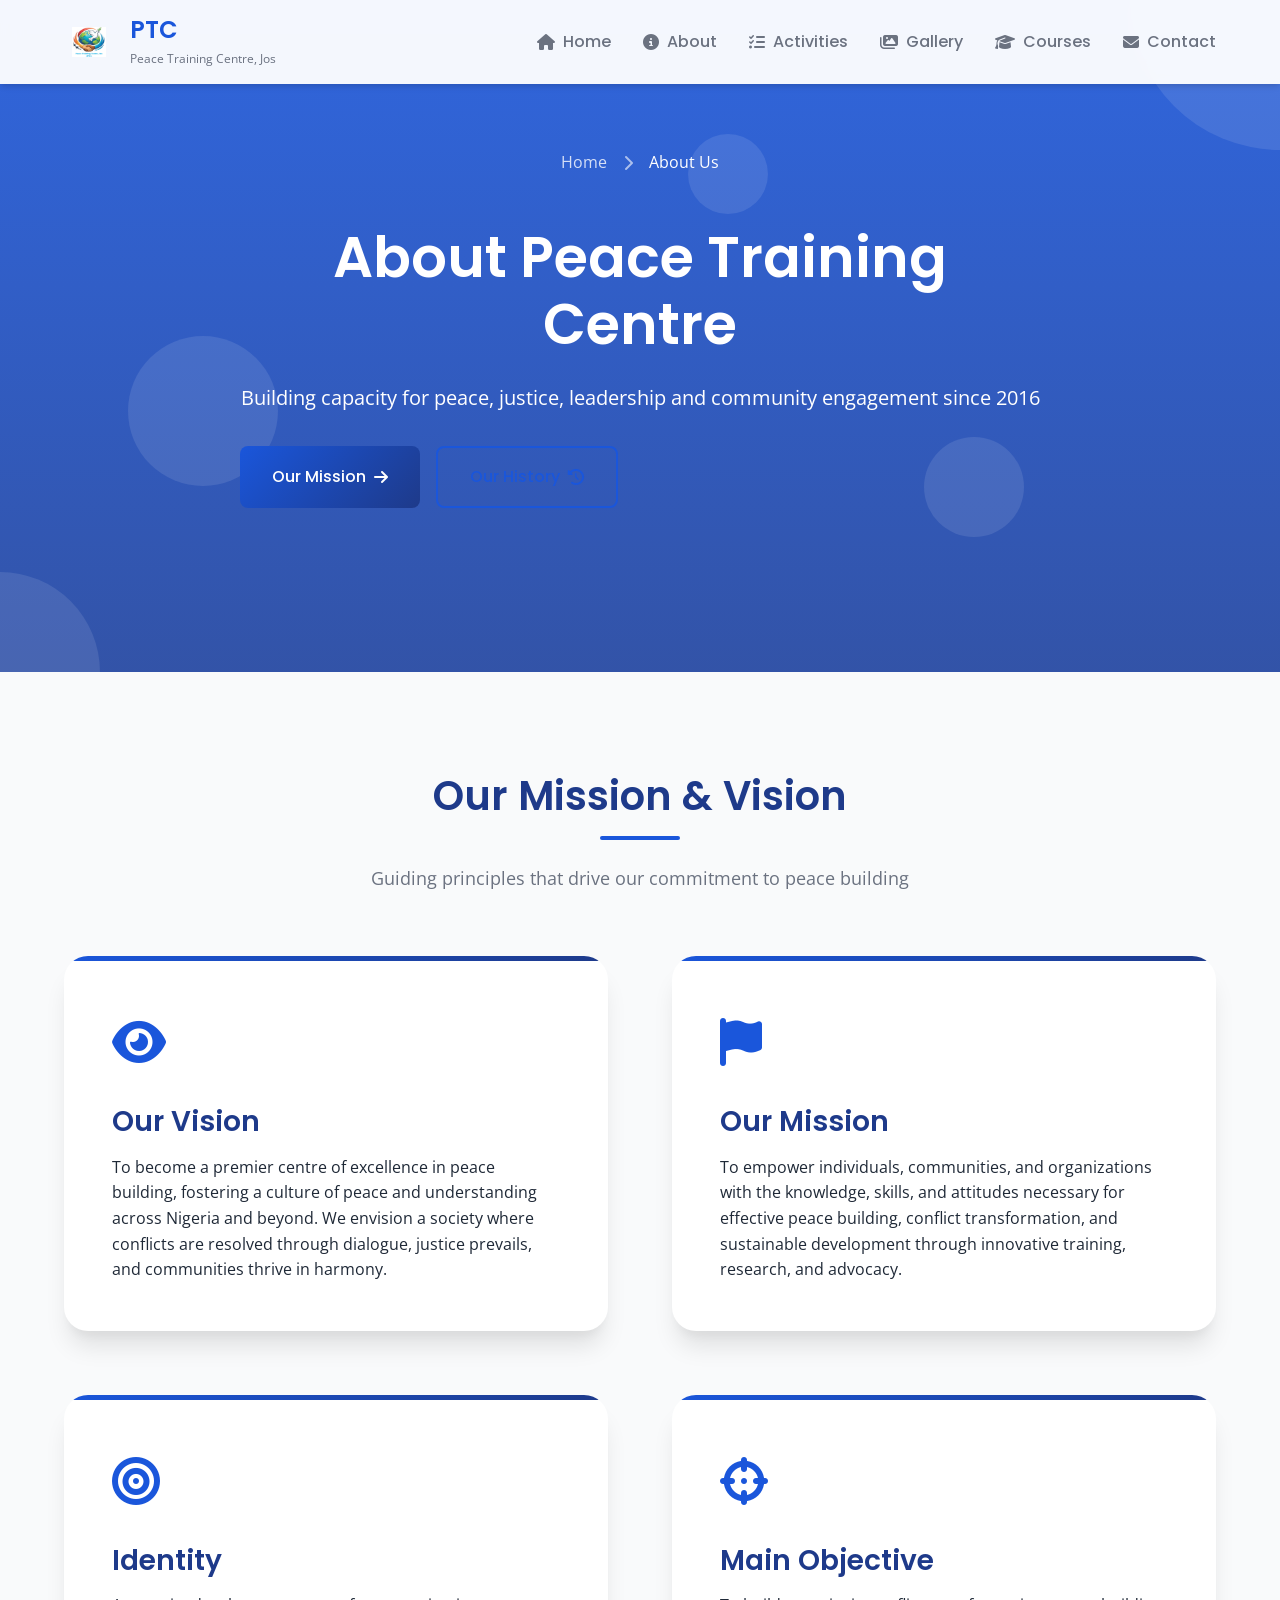
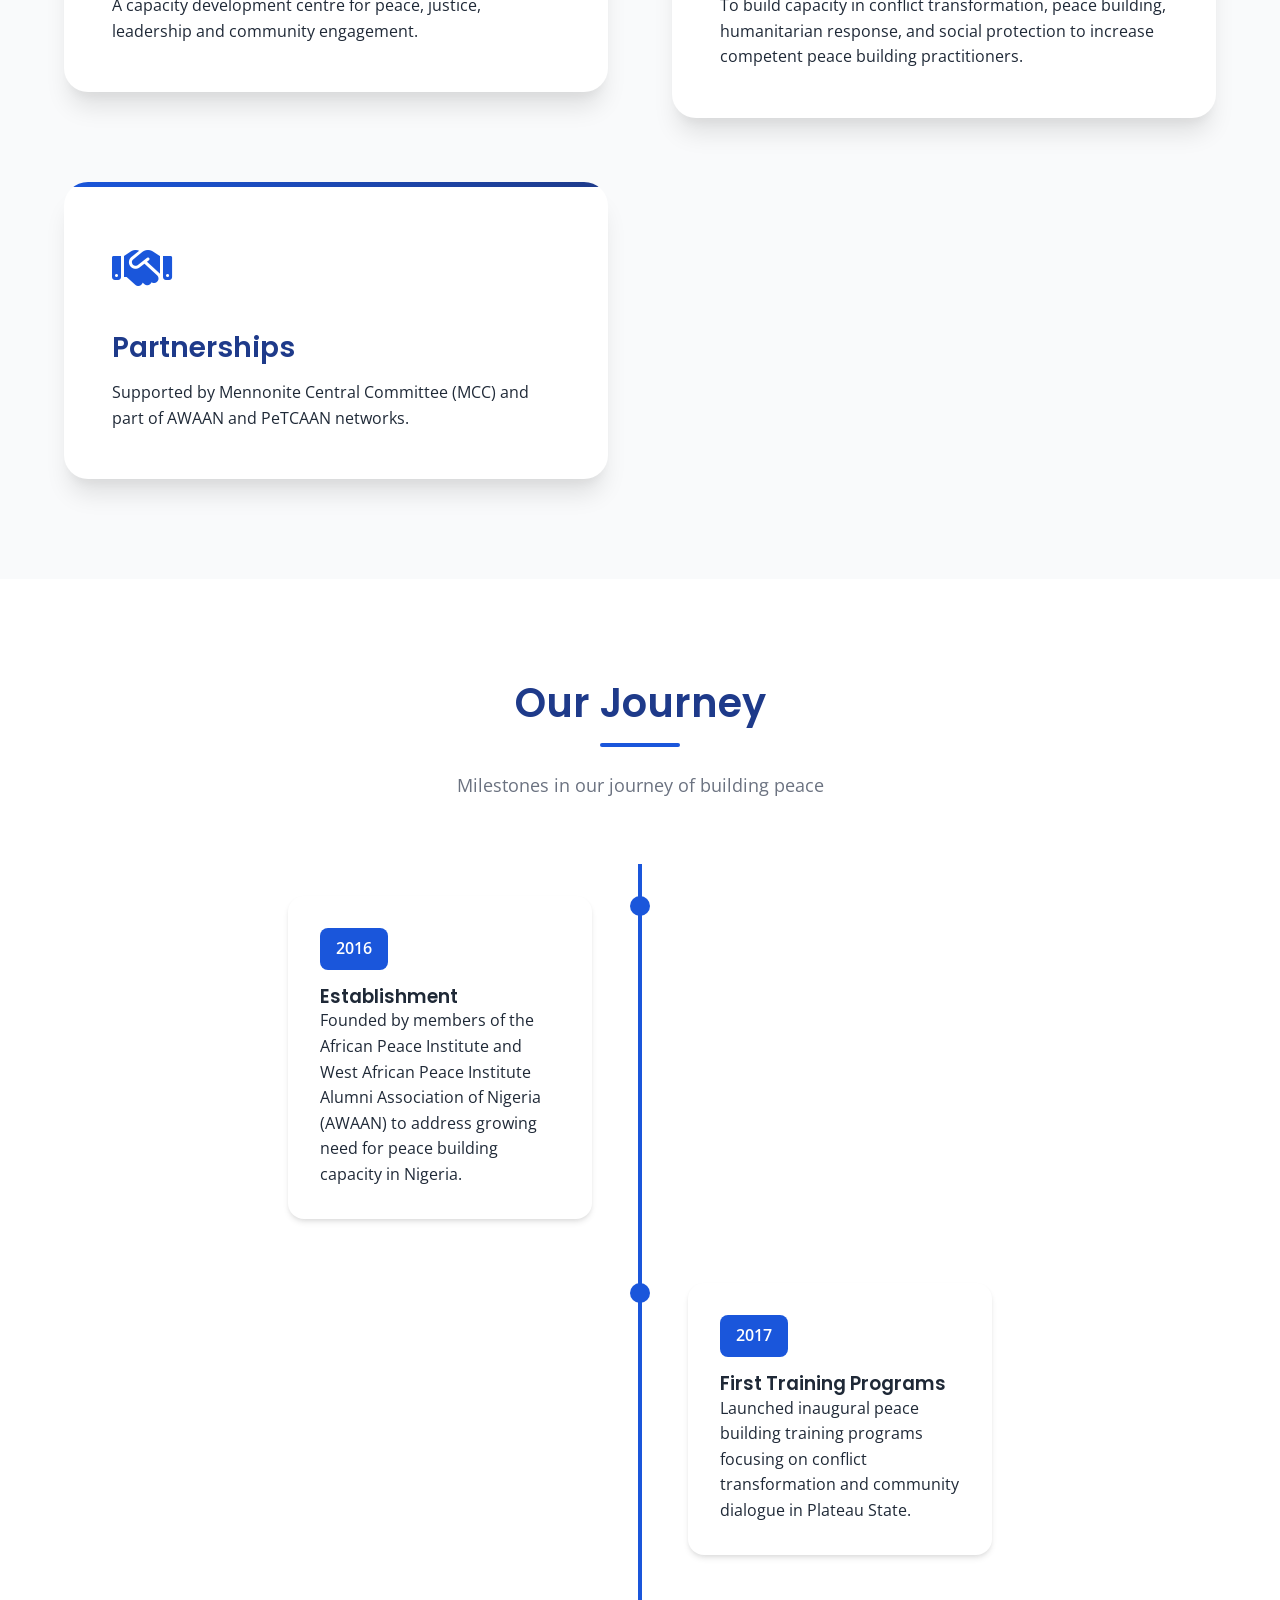
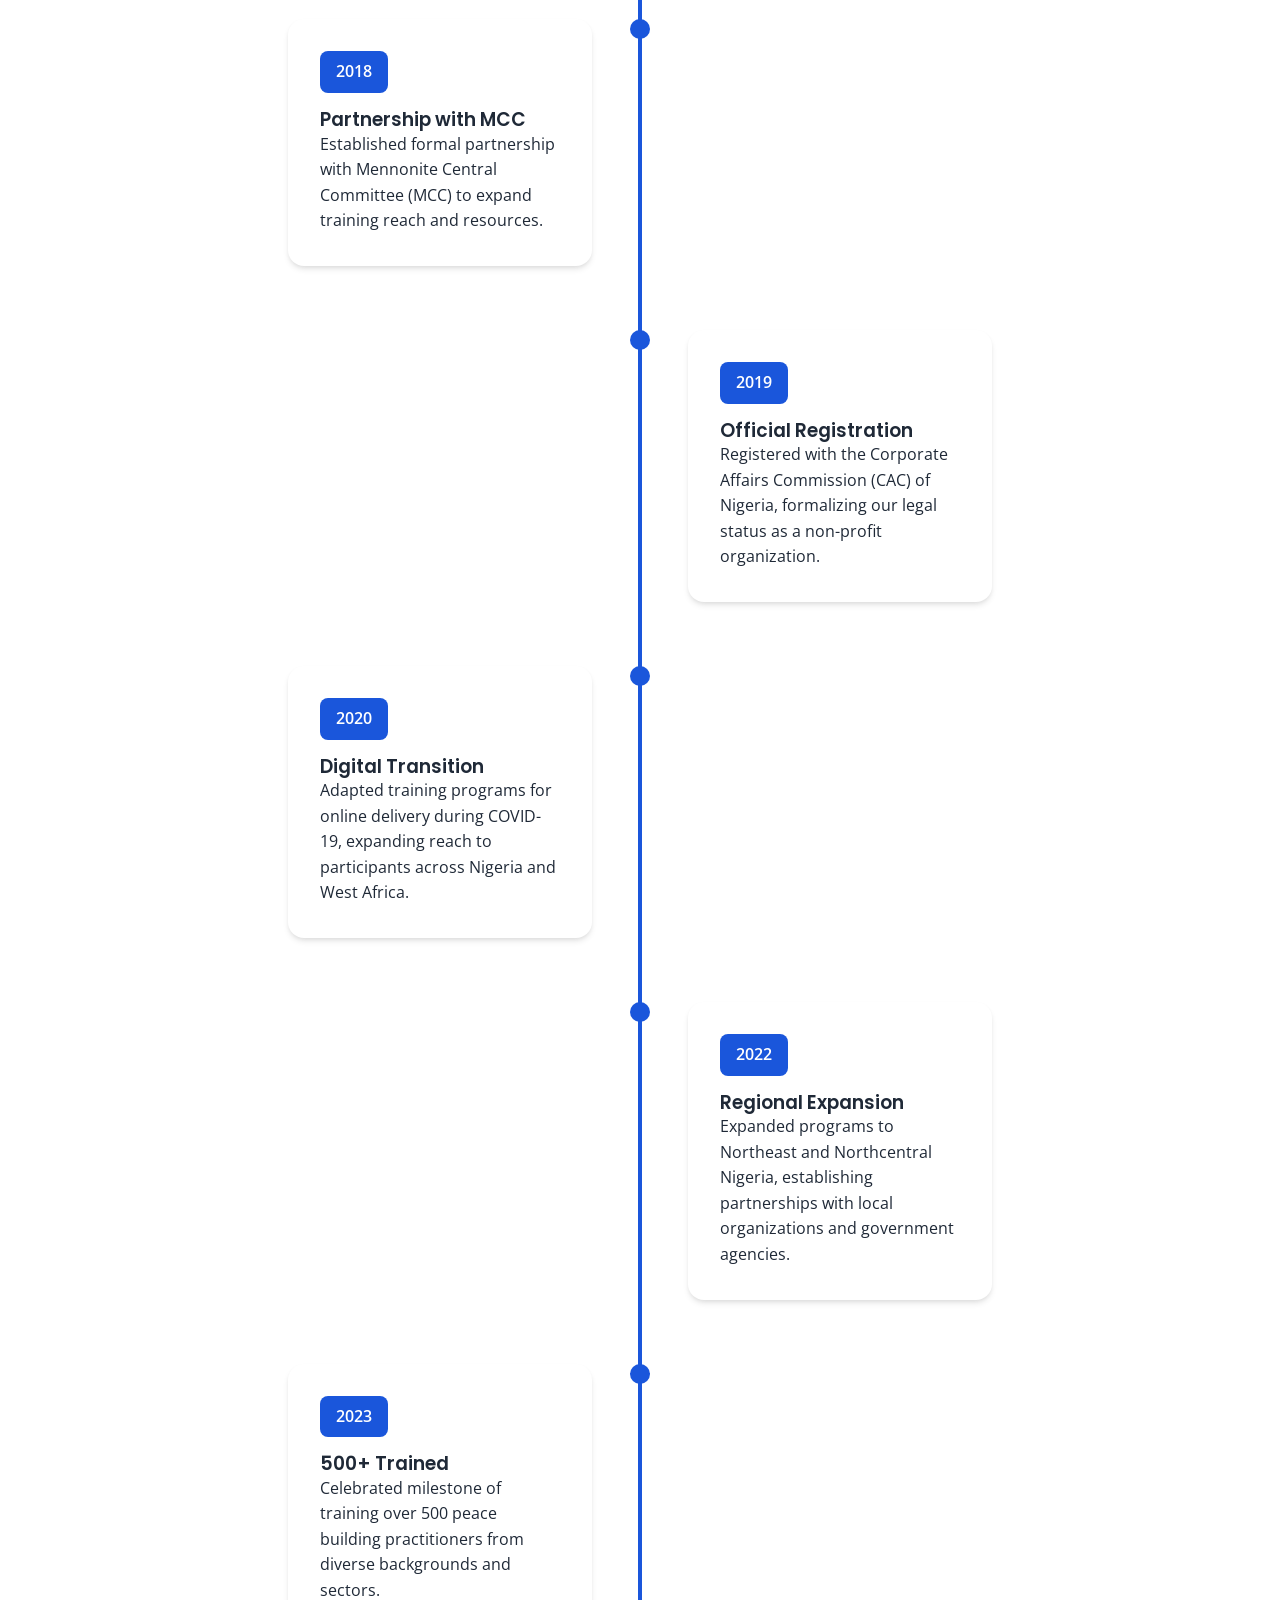
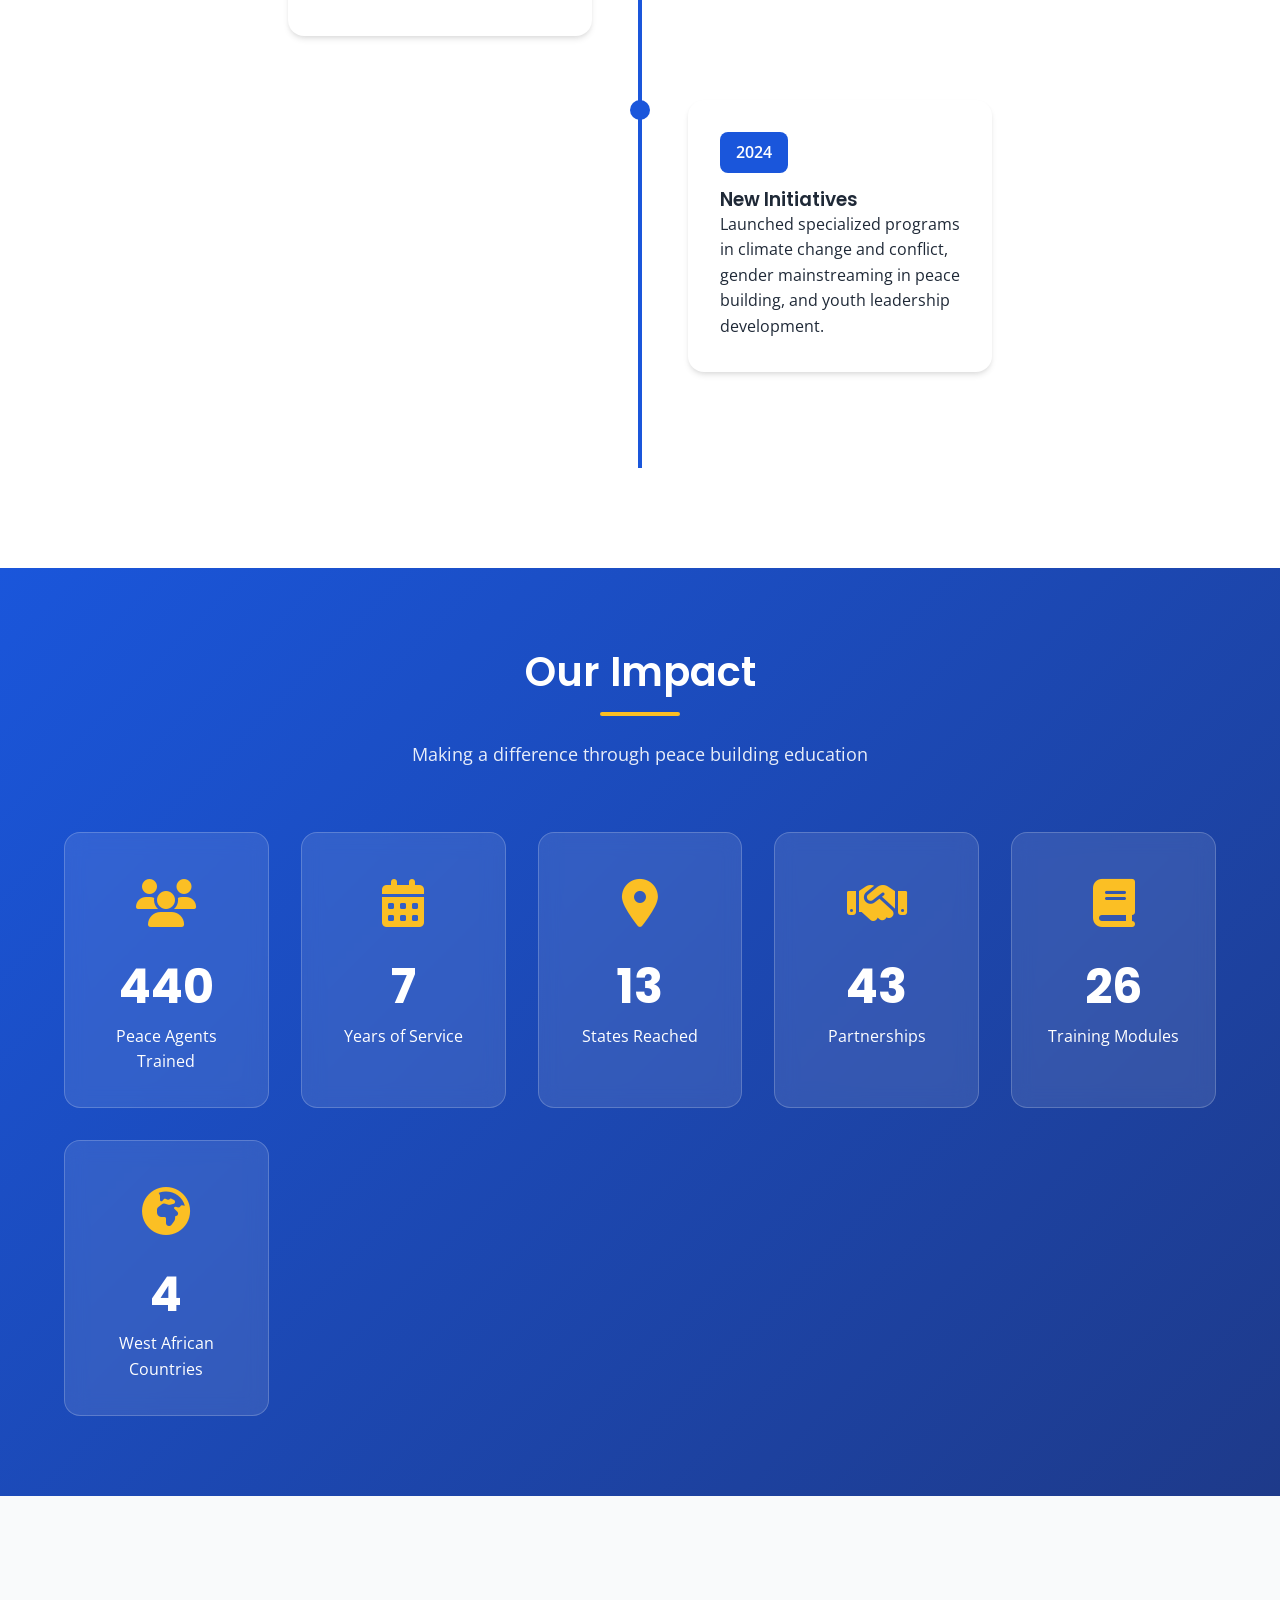
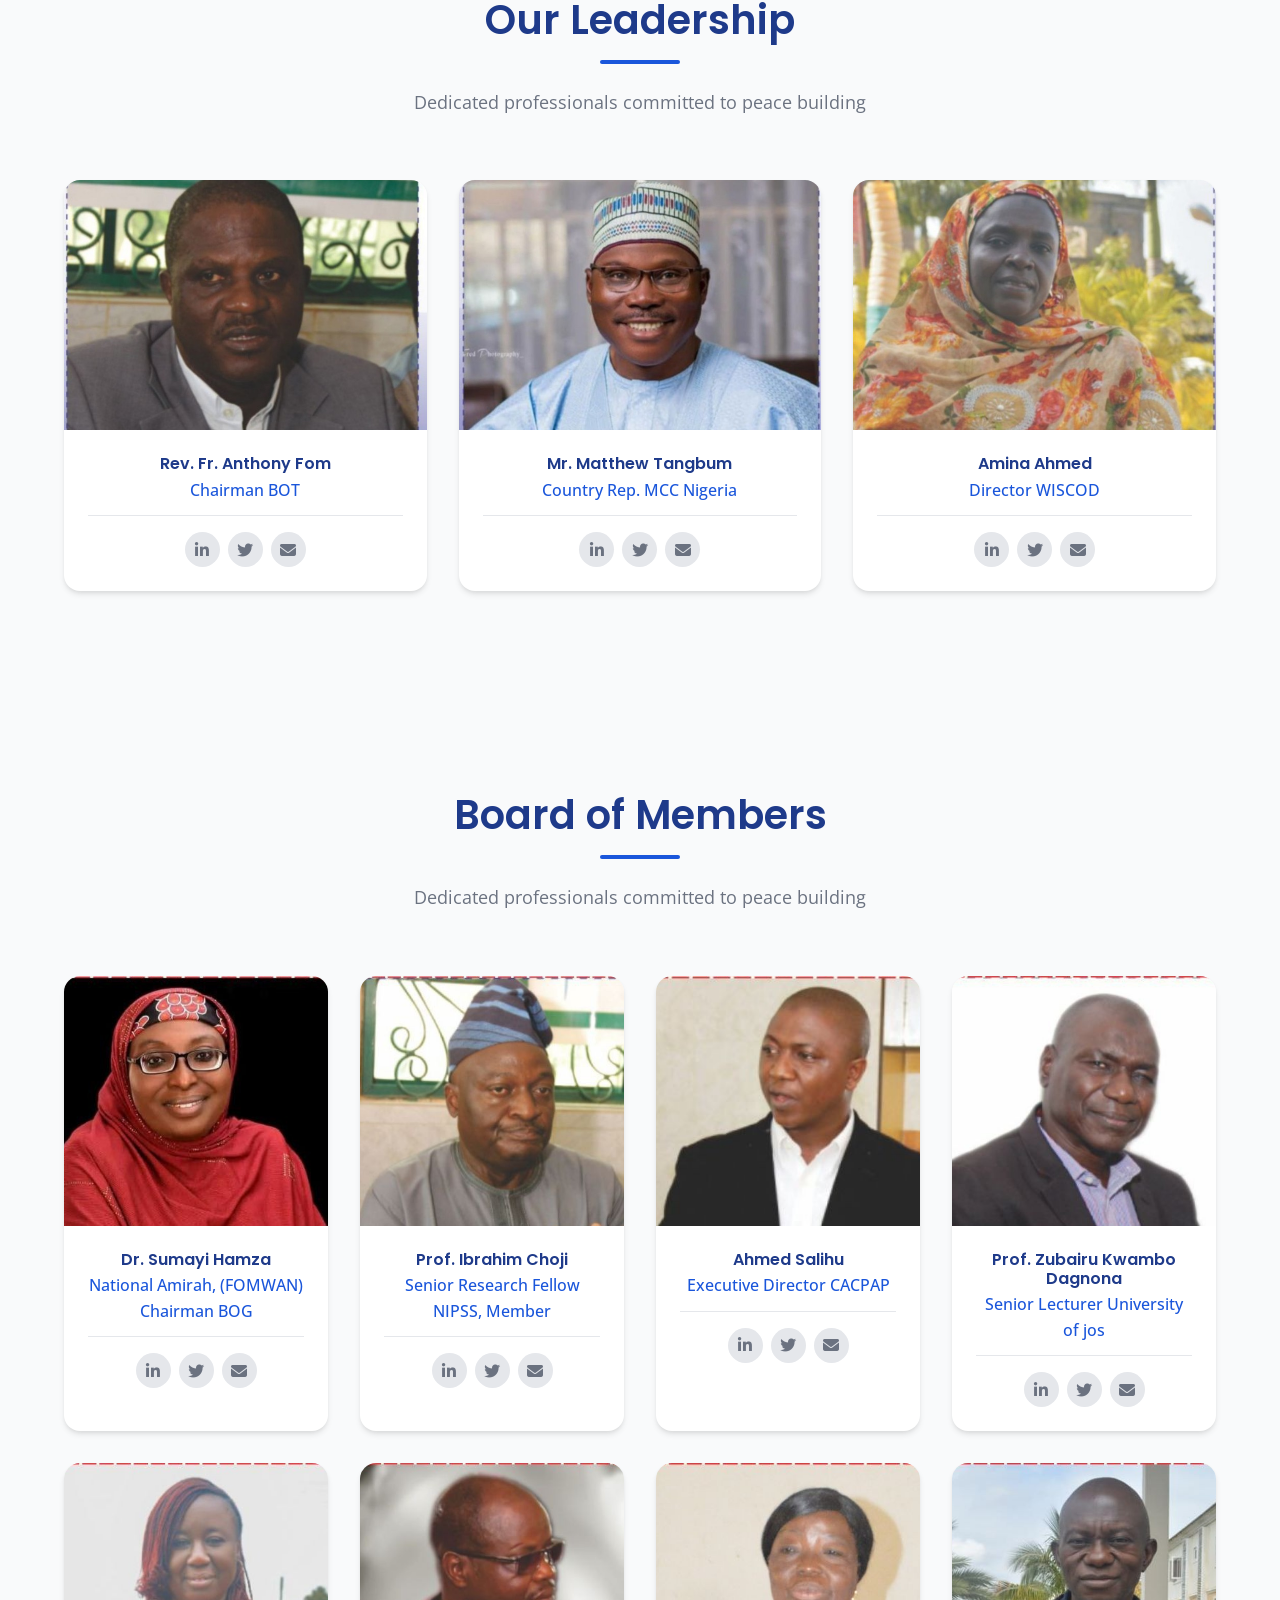
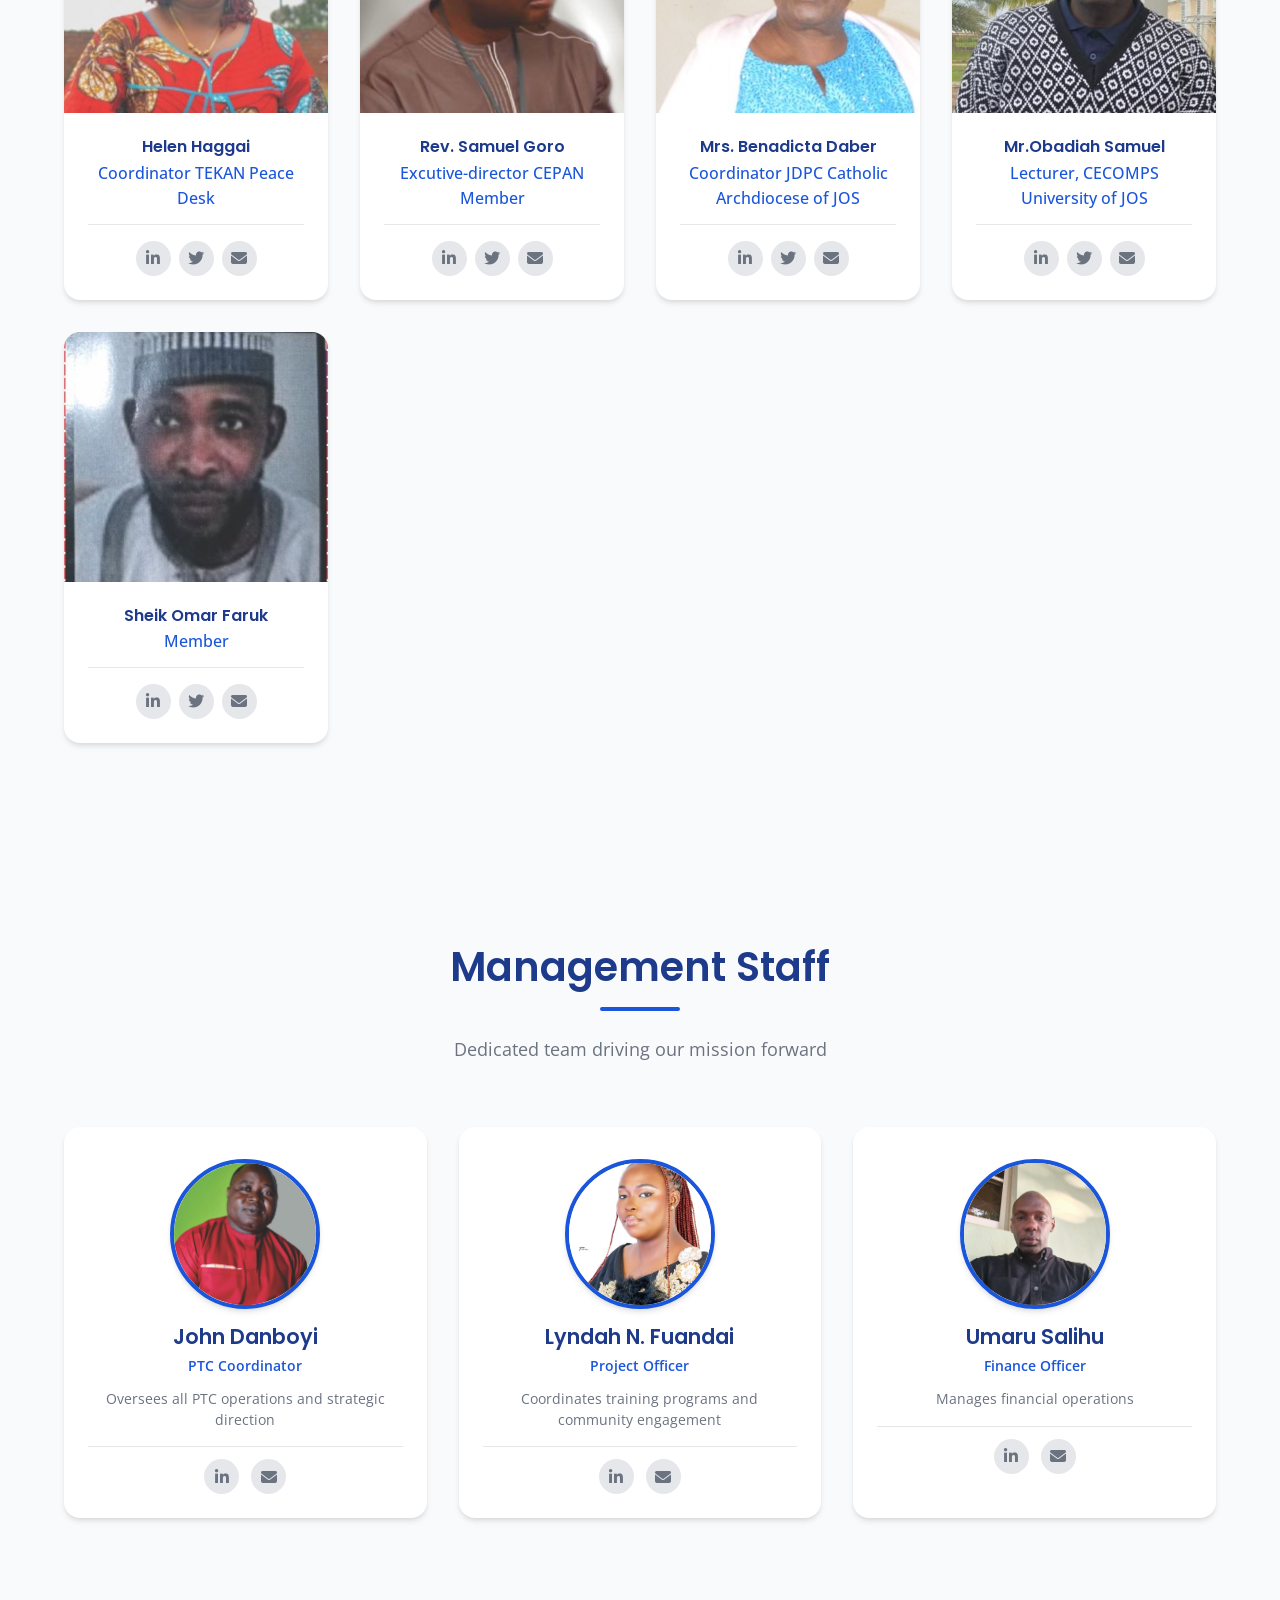
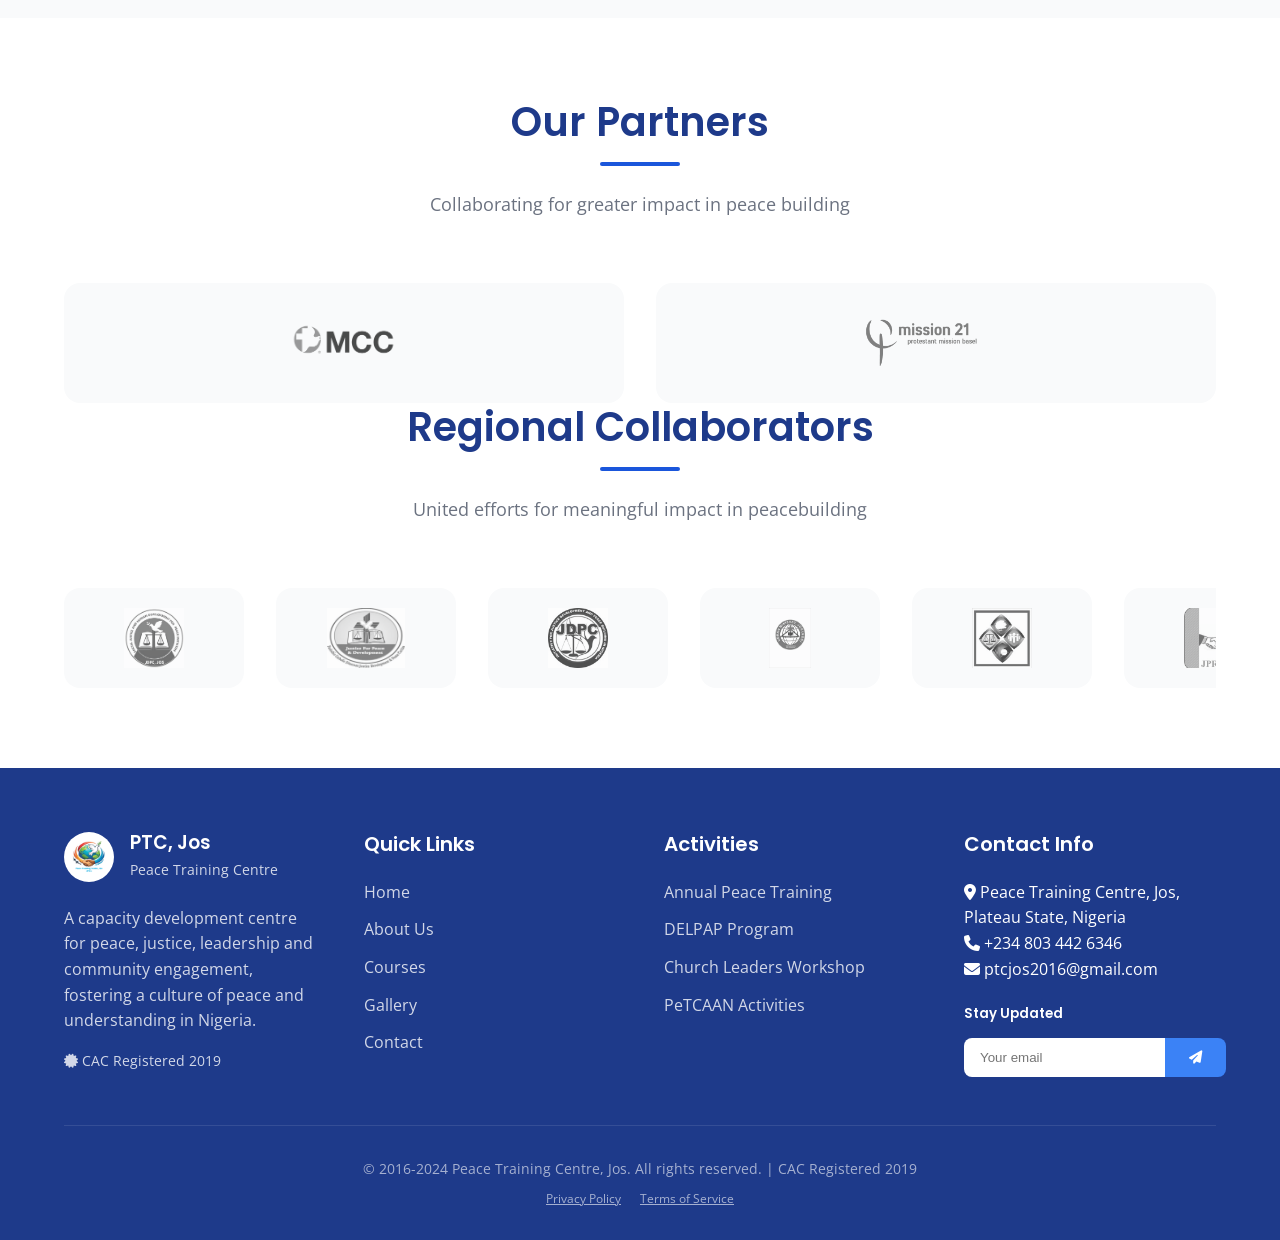
==== ptc-website/about.html @ f353a03a "initial commit" ====
<!DOCTYPE html>
<html lang="en">
<head>
    <meta charset="UTF-8">
    <meta name="viewport" content="width=device-width, initial-scale=1.0">
    <title>About Us - Peace Training Centre, Jos</title>
    <link rel="stylesheet" href="https://cdnjs.cloudflare.com/ajax/libs/font-awesome/6.4.0/css/all.min.css">
    <link href="https://fonts.googleapis.com/css2?family=Poppins:wght@300;400;500;600;700;800&family=Open+Sans:wght@400;500;600&display=swap" rel="stylesheet">
    <link rel="stylesheet" href="style.css">
    <link rel="stylesheet" href="about.css">
  
</head>
<body>
    <!-- Preloader -->
    <div class="preloader">
        <div class="preloader-content">
            <div class="peace-symbol">☮</div>
            <div class="loading-text">Loading Peace...</div>
            <div class="loading-bar">
                <div class="loading-progress"></div>
            </div>
        </div>
    </div>

    <!-- Navigation -->
    <nav class="navbar">
        <div class="container">
            <div class="nav-container">
                <!-- Logo -->
                <a href="index.html" class="logo">
                    <div class="logo-img">
                        <img src="Images/PTC_Logo.jpeg" alt="PTC Logo">
                    </div>
                    <div class="logo-text">
                        <h1>PTC</h1>
                        <p>Peace Training Centre, Jos</p>
                    </div>
                </a>

                <!-- Desktop Menu -->
                <div class="nav-menu">
                    <a href="index.html" class="nav-link">
                        <i class="fas fa-home"></i> Home
                    </a>
                    <a href="about.html" class="nav-link active">
                        <i class="fas fa-info-circle"></i> About
                    </a>
                    <!-- <a href="identity.html" class="nav-link">
                        <i class="fas fa-bullseye"></i> Identity
                    </a> -->
                    <a href="activities.html" class="nav-link">
                        <i class="fas fa-tasks"></i> Activities
                    </a>
                    <a href="gallery.html" class="nav-link">
                        <i class="fas fa-images"></i> Gallery
                    </a>
                    <a href="courses.html" class="nav-link">
                        <i class="fas fa-graduation-cap"></i> Courses
                    </a>
                    <a href="contact.html" class="nav-link">
                        <i class="fas fa-envelope"></i> Contact
                    </a>
                </div>

                <!-- Mobile Menu Button -->
                <button class="mobile-menu-btn">
                    <i class="fas fa-bars"></i>
                </button>
            </div>
        </div>

        <!-- Mobile Menu -->
        <div class="mobile-menu">
            <div class="mobile-menu-content">
                <a href="index.html" class="mobile-nav-link">
                    <i class="fas fa-home"></i> Home
                </a>
                <a href="about.html" class="mobile-nav-link active">
                    <i class="fas fa-info-circle"></i> About
                </a>
                <!-- <a href="identity.html" class="mobile-nav-link">
                    <i class="fas fa-bullseye"></i> Identity
                </a> -->
                <a href="activities.html" class="mobile-nav-link">
                    <i class="fas fa-tasks"></i> Activities
                </a>
                <a href="gallery.html" class="mobile-nav-link">
                    <i class="fas fa-images"></i> Gallery
                </a>
                <a href="courses.html" class="mobile-nav-link">
                    <i class="fas fa-graduation-cap"></i> Courses
                </a>
                <a href="contact.html" class="mobile-nav-link">
                    <i class="fas fa-envelope"></i> Contact
                </a>
            </div>
        </div>
    </nav>

    <!-- About Hero Section -->
    <section class="about-hero">
        <div class="container">
            <div class="about-hero-content">
                <div class="breadcrumb">
                    <a href="index.html">Home</a>
                    <i class="fas fa-chevron-right"></i>
                    <span>About Us</span>
                </div>
                <h1 class="about-hero-title">About Peace Training Centre</h1>
                <p class="about-hero-subtitle">
                    Building capacity for peace, justice, leadership and community engagement since 2016
                </p>
                <div class="hero-buttons">
                    <a href="#mission" class="btn btn-primary">
                        <span>Our Mission</span>
                        <i class="fas fa-arrow-right"></i>
                    </a>
                    <a href="#history" class="btn btn-secondary">
                        <span>Our History</span>
                        <i class="fas fa-history"></i>
                    </a>
                </div>
            </div>
        </div>
        
        <!-- Animated Background Elements -->
        <div class="hero-shapes">
            <div class="shape shape-1"></div>
            <div class="shape shape-2"></div>
            <div class="shape shape-3"></div>
            <div class="shape shape-4"></div>
            <div class="shape shape-5"></div>
        </div>
    </section>

    <!-- Mission & Vision Section -->
    <section id="mission" class="mission-vision-section">
        <div class="container">
            <div class="section-header">
                <h2 class="section-title">Our Mission & Vision</h2>
                <div class="section-divider"></div>
                <p class="section-subtitle">
                    Guiding principles that drive our commitment to peace building
                </p>
            </div>
            
            <div class="mv-container">
                <div class="mv-card">
                    <div class="mv-icon">
                        <i class="fas fa-eye"></i>
                    </div>
                    <h3>Our Vision</h3>
                    <p>To become a premier centre of excellence in peace building, fostering a culture of peace and understanding across Nigeria and beyond. We envision a society where conflicts are resolved through dialogue, justice prevails, and communities thrive in harmony.</p>
                </div>
                
                <div class="mv-card">
                    <div class="mv-icon">
                        <i class="fas fa-flag"></i>
                    </div>
                    <h3>Our Mission</h3>
                    <p>To empower individuals, communities, and organizations with the knowledge, skills, and attitudes necessary for effective peace building, conflict transformation, and sustainable development through innovative training, research, and advocacy.</p>
                </div>

                <div class="mv-card">
                    <div class="mv-icon">
                        <i class="fas fa-bullseye"></i>
                    </div>
                    <h3>Identity</h3>
                        <p>A capacity development centre for peace, justice, leadership and community engagement.</p>
                </div>

                <div class="mv-card">
                    <div class="mv-icon">
                        <i class="fas fa-crosshairs"></i>
                    </div>
                    <h3>Main Objective</h3>
                    <p>To build capacity in conflict transformation, peace building, humanitarian response, and social protection to increase competent peace building practitioners.</p>
                </div>

                <div class="mv-card">
                    <div class="mv-icon">
                        <i class="fas fa-handshake"></i>
                    </div>
                    <h3>Partnerships</h3>
                        <p>Supported by Mennonite Central Committee (MCC) and part of AWAAN and PeTCAAN networks.</p>
                </div>
            </div>
        </div>
    </section>

    <!-- History Timeline -->
    <section id="history" class="history-section">
        <div class="container">
            <div class="section-header">
                <h2 class="section-title">Our Journey</h2>
                <div class="section-divider"></div>
                <p class="section-subtitle">
                    Milestones in our journey of building peace
                </p>
            </div>
            
            <div class="timeline">
                <div class="timeline-item">
                    <div class="timeline-dot"></div>
                    <div class="timeline-content">
                        <span class="timeline-year">2016</span>
                        <h3>Establishment</h3>
                        <p>Founded by members of the African Peace Institute and West African Peace Institute Alumni Association of Nigeria (AWAAN) to address growing need for peace building capacity in Nigeria.</p>
                    </div>
                </div>
                
                <div class="timeline-item">
                    <div class="timeline-dot"></div>
                    <div class="timeline-content">
                        <span class="timeline-year">2017</span>
                        <h3>First Training Programs</h3>
                        <p>Launched inaugural peace building training programs focusing on conflict transformation and community dialogue in Plateau State.</p>
                    </div>
                </div>
                
                <div class="timeline-item">
                    <div class="timeline-dot"></div>
                    <div class="timeline-content">
                        <span class="timeline-year">2018</span>
                        <h3>Partnership with MCC</h3>
                        <p>Established formal partnership with Mennonite Central Committee (MCC) to expand training reach and resources.</p>
                    </div>
                </div>
                
                <div class="timeline-item">
                    <div class="timeline-dot"></div>
                    <div class="timeline-content">
                        <span class="timeline-year">2019</span>
                        <h3>Official Registration</h3>
                        <p>Registered with the Corporate Affairs Commission (CAC) of Nigeria, formalizing our legal status as a non-profit organization.</p>
                    </div>
                </div>
                
                <div class="timeline-item">
                    <div class="timeline-dot"></div>
                    <div class="timeline-content">
                        <span class="timeline-year">2020</span>
                        <h3>Digital Transition</h3>
                        <p>Adapted training programs for online delivery during COVID-19, expanding reach to participants across Nigeria and West Africa.</p>
                    </div>
                </div>
                
                <div class="timeline-item">
                    <div class="timeline-dot"></div>
                    <div class="timeline-content">
                        <span class="timeline-year">2022</span>
                        <h3>Regional Expansion</h3>
                        <p>Expanded programs to Northeast and Northcentral Nigeria, establishing partnerships with local organizations and government agencies.</p>
                    </div>
                </div>
                
                <div class="timeline-item">
                    <div class="timeline-dot"></div>
                    <div class="timeline-content">
                        <span class="timeline-year">2023</span>
                        <h3>500+ Trained</h3>
                        <p>Celebrated milestone of training over 500 peace building practitioners from diverse backgrounds and sectors.</p>
                    </div>
                </div>
                
                <div class="timeline-item">
                    <div class="timeline-dot"></div>
                    <div class="timeline-content">
                        <span class="timeline-year">2024</span>
                        <h3>New Initiatives</h3>
                        <p>Launched specialized programs in climate change and conflict, gender mainstreaming in peace building, and youth leadership development.</p>
                    </div>
                </div>
            </div>
        </div>
    </section>

    <!-- Achievement Stats -->
    <section class="achievement-section">
        <div class="container">
            <div class="section-header">
                <h2 class="section-title" style="color: white;">Our Impact</h2>
                <div class="section-divider" style="background: #fbbf24;"></div>
                <p class="section-subtitle" style="color: rgba(255, 255, 255, 0.9);">
                    Making a difference through peace building education
                </p>
            </div>
            
            <div class="achievement-grid">
                <div class="achievement-card">
                    <div class="achievement-icon">
                        <i class="fas fa-users"></i>
                    </div>
                    <h3 class="achievement-number" data-count="500">0</h3>
                    <p>Peace Agents Trained</p>
                </div>
                
                <div class="achievement-card">
                    <div class="achievement-icon">
                        <i class="fas fa-calendar-alt"></i>
                    </div>
                    <h3 class="achievement-number" data-count="8">0</h3>
                    <p>Years of Service</p>
                </div>
                
                <div class="achievement-card">
                    <div class="achievement-icon">
                        <i class="fas fa-map-marker-alt"></i>
                    </div>
                    <h3 class="achievement-number" data-count="15">0</h3>
                    <p>States Reached</p>
                </div>
                
                <div class="achievement-card">
                    <div class="achievement-icon">
                        <i class="fas fa-handshake"></i>
                    </div>
                    <h3 class="achievement-number" data-count="50">0</h3>
                    <p>Partnerships</p>
                </div>
                
                <div class="achievement-card">
                    <div class="achievement-icon">
                        <i class="fas fa-book"></i>
                    </div>
                    <h3 class="achievement-number" data-count="30">0</h3>
                    <p>Training Modules</p>
                </div>
                
                <div class="achievement-card">
                    <div class="achievement-icon">
                        <i class="fas fa-globe-africa"></i>
                    </div>
                    <h3 class="achievement-number" data-count="5">0</h3>
                    <p>West African Countries</p>
                </div>
            </div>
        </div>
    </section>

    <!-- Team Section -->
    <section class="team-section">
        <div class="container">
            <div class="section-header">
                <h2 class="section-title">Our Leadership</h2>
                <div class="section-divider"></div>
                <p class="section-subtitle">
                    Dedicated professionals committed to peace building
                </p>
            </div>
            
            <div class="team-grid">
                <div class="team-card">
                    <div class="team-img">
                        <img src="Images/Chairmain Bot.jpeg" alt="Director">
                    </div>
                    <div class="team-info">
                        <h4>Rev. Fr. Anthony Fom</h4>
                        <p class="team-role"> Chairman BOT</p>
                        <!-- <p>Peace building expert with 15+ years experience in conflict transformation</p> -->
                        <div class="team-social">
                            <a href="#"><i class="fab fa-linkedin-in"></i></a>
                            <a href="#"><i class="fab fa-twitter"></i></a>
                            <a href="#"><i class="fas fa-envelope"></i></a>
                        </div>
                    </div>
                </div>
                
                <div class="team-card">
                    <div class="team-img">
                        <img src="Images/MCC-Rep.jpeg" alt="Program Manager">
                    </div>
                    <div class="team-info">
                        <h4>Mr. Matthew Tangbum</h4>
                        <p class="team-role">Country Rep. MCC Nigeria</p>
                        <!-- <p>Specialist in gender and conflict with focus on community engagement</p> -->
                        <div class="team-social">
                            <a href="#"><i class="fab fa-linkedin-in"></i></a>
                            <a href="#"><i class="fab fa-twitter"></i></a>
                            <a href="#"><i class="fas fa-envelope"></i></a>
                        </div>
                    </div>
                </div>
                
                <div class="team-card">
                    <div class="team-img">
                        <img src="Images/WISCOD-Director.jpeg" alt="Training Coordinator">
                    </div>
                    <div class="team-info">
                        <h4>Amina Ahmed</h4>
                        <p class="team-role">Director WISCOD</p>
                        <!-- <p>Expert in conflict resolution and peace education curriculum development</p> -->
                        <div class="team-social">
                            <a href="#"><i class="fab fa-linkedin-in"></i></a>
                            <a href="#"><i class="fab fa-twitter"></i></a>
                            <a href="#"><i class="fas fa-envelope"></i></a>
                        </div>
                    </div>
                </div>
            </div>
        </div>
    </section>

     <!-- Team Section -->
    <section class="team-section">
        <div class="container">
            <div class="section-header">
                <h2 class="section-title">Board of Members</h2>
                <div class="section-divider"></div>
                <p class="section-subtitle">
                    Dedicated professionals committed to peace building
                </p>
            </div>
            
            <div class="team-grid">
                <div class="team-card">
                    <div class="team-img">
                        <img src="Images/FOMWAN Chairman.jpeg" alt="Research Lead">
                    </div>
                    <div class="team-info">
                        <h4>Dr. Sumayi Hamza</h4>
                        <p class="team-role">National Amirah, (FOMWAN) Chairman BOG</p>
                        <!-- <p>Academic researcher specializing in peace studies and conflict analysis</p> -->
                        <div class="team-social">
                            <a href="#"><i class="fab fa-linkedin-in"></i></a>
                            <a href="#"><i class="fab fa-twitter"></i></a>
                            <a href="#"><i class="fas fa-envelope"></i></a>
                        </div>
                    </div>
                </div>

                <div class="team-card">
                    <div class="team-img">
                        <img src="Images/S-R-NIPSS.jpeg" alt="Research Lead">
                    </div>
                    <div class="team-info">
                        <h4>Prof. Ibrahim Choji</h4>
                        <p class="team-role">Senior Research Fellow NIPSS, Member</p>
                        <!-- <p>Academic researcher specializing in peace studies and conflict analysis</p> -->
                        <div class="team-social">
                            <a href="#"><i class="fab fa-linkedin-in"></i></a>
                            <a href="#"><i class="fab fa-twitter"></i></a>
                            <a href="#"><i class="fas fa-envelope"></i></a>
                        </div>
                    </div>
                </div>

                <div class="team-card">
                    <div class="team-img">
                        <img src="Images/Excutive-dir.CACPAP.jpeg" alt="Research Lead">
                    </div>
                    <div class="team-info">
                        <h4>Ahmed Salihu</h4>
                        <p class="team-role">Executive Director CACPAP</p>
                        <!-- <p>Academic researcher specializing in peace studies and conflict analysis</p> -->
                        <div class="team-social">
                            <a href="#"><i class="fab fa-linkedin-in"></i></a>
                            <a href="#"><i class="fab fa-twitter"></i></a>
                            <a href="#"><i class="fas fa-envelope"></i></a>
                        </div>
                    </div>
                </div>

                <div class="team-card">
                    <div class="team-img">
                        <img src="Images/Senior Lec. University-jos.jpeg" alt="Research Lead">
                    </div>
                    <div class="team-info">
                        <h4>Prof. Zubairu Kwambo Dagnona</h4>
                        <p class="team-role">Senior Lecturer University of jos</p>
                        <!-- <p>Academic researcher specializing in peace studies and conflict analysis</p> -->
                        <div class="team-social">
                            <a href="#"><i class="fab fa-linkedin-in"></i></a>
                            <a href="#"><i class="fab fa-twitter"></i></a>
                            <a href="#"><i class="fas fa-envelope"></i></a>
                        </div>
                    </div>
                </div>

                <div class="team-card">
                    <div class="team-img">
                        <img src="Images/Co-Ordinator-TEKAN-Peace-Desk.jpeg" alt="Research Lead">
                    </div>
                    <div class="team-info">
                        <h4>Helen Haggai </h4>
                        <p class="team-role">Coordinator TEKAN Peace Desk</p>
                        <!-- <p>Academic researcher specializing in peace studies and conflict analysis</p> -->
                        <div class="team-social">
                            <a href="#"><i class="fab fa-linkedin-in"></i></a>
                            <a href="#"><i class="fab fa-twitter"></i></a>
                            <a href="#"><i class="fas fa-envelope"></i></a>
                        </div>
                    </div>
                </div>

                <div class="team-card">
                    <div class="team-img">
                        <img src="Images/E-D_CEPAN.jpeg" alt="Research Lead">
                    </div>
                    <div class="team-info">
                        <h4>Rev. Samuel Goro</h4>
                        <p class="team-role">Excutive-director CEPAN Member</p>
                        <!-- <p>Academic researcher specializing in peace studies and conflict analysis</p> -->
                        <div class="team-social">
                            <a href="#"><i class="fab fa-linkedin-in"></i></a>
                            <a href="#"><i class="fab fa-twitter"></i></a>
                            <a href="#"><i class="fas fa-envelope"></i></a>
                        </div>
                    </div>
                </div>

                <div class="team-card">
                    <div class="team-img">
                        <img src="Images/Mrs Bendicta Daber.jpeg" alt="Research Lead">
                    </div>
                    <div class="team-info">
                        <h4>Mrs. Benadicta Daber</h4>
                        <p class="team-role">Coordinator JDPC Catholic Archdiocese of JOS</p>
                        <!-- <p>Academic researcher specializing in peace studies and conflict analysis</p> -->
                        <div class="team-social">
                            <a href="#"><i class="fab fa-linkedin-in"></i></a>
                            <a href="#"><i class="fab fa-twitter"></i></a>
                            <a href="#"><i class="fas fa-envelope"></i></a>
                        </div>
                    </div>
                </div>

                <div class="team-card">
                    <div class="team-img">
                        <img src="Images/CECOMPS.jpeg" alt="Research Lead">
                    </div>
                    <div class="team-info">
                        <h4>Mr.Obadiah Samuel</h4>
                        <p class="team-role">Lecturer, CECOMPS University of JOS </p>
                        <!-- <p>Academic researcher specializing in peace studies and conflict analysis</p> -->
                        <div class="team-social">
                            <a href="#"><i class="fab fa-linkedin-in"></i></a>
                            <a href="#"><i class="fab fa-twitter"></i></a>
                            <a href="#"><i class="fas fa-envelope"></i></a>
                        </div>
                    </div>
                </div>

                <div class="team-card">
                    <div class="team-img">
                        <img src="Images/Member.jpeg" alt="Research Lead">
                    </div>
                    <div class="team-info">
                        <h4>Sheik Omar Faruk</h4>
                        <p class="team-role">Member</p>
                        <!-- <p>Academic researcher specializing in peace studies and conflict analysis</p> -->
                        <div class="team-social">
                            <a href="#"><i class="fab fa-linkedin-in"></i></a>
                            <a href="#"><i class="fab fa-twitter"></i></a>
                            <a href="#"><i class="fas fa-envelope"></i></a>
                        </div>
                    </div>
                </div>
            </div>
        </div>
    </section>

        <!-- Management Staff Section -->
    <section class="management-section">
        <div class="container">
            <div class="section-header">
                <h2 class="section-title">Management Staff</h2>
                <div class="section-divider"></div>
                <p class="section-subtitle">
                    Dedicated team driving our mission forward
                </p>
            </div>
            
            <div class="management-grid">
                <!-- Staff Member 1 -->
                <div class="management-card">
                    <div class="management-img">
                        <img src="Images/john.jpeg" alt="Staff Name">
                    </div>
                    <div class="management-info">
                        <h4>John Danboyi</h4>
                        <p class="management-role">PTC Coordinator</p>
                        <p class="management-desc">Oversees all PTC operations and strategic direction</p>
                        <div class="management-social">
                            <a href="#"><i class="fab fa-linkedin-in"></i></a>
                            <a href="#"><i class="fas fa-envelope"></i></a>
                        </div>
                    </div>
                </div>

                <!-- Staff Member 2  -->
                <div class="management-card">
                    <div class="management-img">
                        <img src="Images/Lyndah.jpeg" alt="Staff Name">
                    </div>
                    <div class="management-info">
                        <h4>Lyndah N. Fuandai</h4>
                        <p class="management-role">Project Officer</p>
                        <p class="management-desc">Coordinates training programs and community engagement</p>
                        <div class="management-social">
                            <a href="#"><i class="fab fa-linkedin-in"></i></a>
                            <a href="#"><i class="fas fa-envelope"></i></a>
                        </div>
                    </div>
                </div>
                
                <!-- Staff Member 3 -->
                <div class="management-card">
                    <div class="management-img">
                        <img src="Images/Umar.jpg.jpeg" alt="Staff Name">
                    </div>
                    <div class="management-info">
                        <h4>Umaru Salihu</h4>
                        <p class="management-role">Finance Officer</p>
                        <p class="management-desc">Manages financial operations</p>
                        <div class="management-social">
                            <a href="#"><i class="fab fa-linkedin-in"></i></a>
                            <a href="#"><i class="fas fa-envelope"></i></a>
                        </div>
                    </div>
                </div>
                
                
                
                <!-- Staff Member 4 -->
                <!-- <div class="management-card">
                    <div class="management-img">
                        <img src="Images/Management/staff4.jpg" alt="Staff Name">
                    </div>
                    <div class="management-info">
                        <h4>Sharon Ojima</h4>
                        <p class="management-role">Intern</p>
                        <p class="management-desc">Supports program implementation and documentation</p>
                        <div class="management-social">
                            <a href="#"><i class="fab fa-linkedin-in"></i></a>
                            <a href="#"><i class="fas fa-envelope"></i></a>
                        </div>
                    </div>
                </div> -->
            </div>
        </div>
    </section>

    <!-- Partners Section -->
    <section class="partners-section">
        <div class="container">
            <div class="section-header">
                <h2 class="section-title">Our Partners</h2>
                <div class="section-divider"></div>
                <p class="section-subtitle">
                    Collaborating for greater impact in peace building
                </p>
            </div>
            
            <div class="partners-grid">
                <div class="partner-logo">
                    <img src="Images/Partners Logo/Mennonite_Central_Committee_logo_PNG6.png" alt="MCC">
                </div>
                <div class="partner-logo">
                    <img src="Images/Partners Logo/logo-mission21.png" alt="Mission21">
                </div>
            </div>

            <div class="section-header">
    <h2 class="section-title">Regional Collaborators</h2>
    <div class="section-divider"></div>
    <p class="section-subtitle">
        United efforts for meaningful impact in peacebuilding
    </p>
</div>

<!-- Looping Partners Slider -->
<div class="partners-slider-container">
    <div class="partners-slider-track">
        <!-- First set of logos -->
        <div class="partner-logo">
            <img src="Images/Partners Logo/JDPC LOGO.jpeg" alt="JDPC">
        </div>
        <div class="partner-logo">
            <img src="Images/Partners Logo/J.D.P.C Pankshin logo (1).jpg" alt="JDPC Pankshin">
        </div>
        <div class="partner-logo">
            <img src="Images/Partners Logo/JDPC YOLA.jpg" alt="JDPC Yola">
        </div>
        <div class="partner-logo">
            <img src="Images/Partners Logo/Urban Ministry.jpeg" alt="Urban Ministry">
        </div>
        <div class="partner-logo">
            <img src="Images/Partners Logo/jdph.jpg" alt="JDPH">
        </div>
        <div class="partner-logo">
            <img src="Images/Partners Logo/JPRM LOGO.jpg" alt="JPRM">
        </div>
        <div class="partner-logo">
            <img src="Images/Partners Logo/Cepan.jpg" alt="CEPAN">
        </div>
        <div class="partner-logo">
            <img src="Images/Partners Logo/crudan.png" alt="CRUDAN">
        </div>
        <div class="partner-logo">
            <img src="Images/Partners Logo/pppn.jpg" alt="PPPN">
        </div>
        <div class="partner-logo">
            <img src="Images/Partners Logo/Rurcon.jpg" alt="Rurcon">
        </div>
        <!-- Duplicate set for seamless loop -->
        <div class="partner-logo">
            <img src="Images/Partners Logo/JDPC LOGO.jpeg" alt="JDPC">
        </div>
        <div class="partner-logo">
            <img src="Images/Partners Logo/J.D.P.C Pankshin logo (1).jpg" alt="JDPC Pankshin">
        </div>
        <div class="partner-logo">
            <img src="Images/Partners Logo/JDPC YOLA.jpg" alt="JDPC Yola">
        </div>
        <div class="partner-logo">
            <img src="Images/Partners Logo/Urban Ministry.jpeg" alt="Urban Ministry">
        </div>
        <div class="partner-logo">
            <img src="Images/Partners Logo/jdph.jpg" alt="JDPH">
        </div>
        <div class="partner-logo">
            <img src="Images/Partners Logo/JPRM LOGO.jpg" alt="JPRM">
        </div>
        <div class="partner-logo">
            <img src="Images/Partners Logo/Cepan.jpg" alt="CEPAN">
        </div>
        <div class="partner-logo">
            <img src="Images/Partners Logo/crudan.png" alt="CRUDAN">
        </div>
        <div class="partner-logo">
            <img src="Images/Partners Logo/pppn.jpg" alt="PPPN">
        </div>
        <div class="partner-logo">
            <img src="Images/Partners Logo/Rurcon.jpg" alt="Rurcon">
        </div>
    </div>
</div>
    </section>

    <!-- Footer -->
    <footer class="footer">
        <div class="container">
            <div class="footer-grid">
                <div class="footer-col">
                    <div class="footer-logo">
                        <div class="logo-img">
                            <img src="Images/PTC_Logo.jpeg" alt="PTC Logo">
                        </div>
                        <div class="logo-text">
                            <h3>PTC, Jos</h3>
                            <p>Peace Training Centre</p>
                        </div>
                    </div>
                    <p class="footer-description">
                        A capacity development centre for peace, justice, leadership and community engagement, fostering a culture of peace and understanding in Nigeria.
                    </p>
                    <p style="margin-top: 1rem; color: rgba(255, 255, 255, 0.8); font-size: 0.875rem;">
                        <i class="fas fa-certificate"></i> CAC Registered 2019
                    </p>
                </div>
                
                <div class="footer-col">
                    <h4>Quick Links</h4>
                    <ul class="footer-links">
                        <li><a href="index.html">Home</a></li>
                        <li><a href="about.html">About Us</a></li>
                        <li><a href="courses.html">Courses</a></li>
                        <li><a href="gallery.html">Gallery</a></li>
                        <li><a href="contact.html">Contact</a></li>
                    </ul>
                </div>
                
                <div class="footer-col">
                    <h4>Activities</h4>
                    <ul class="footer-links">
                        <li><a href="activities.html">Annual Peace Training</a></li>
                        <li><a href="courses.html">DELPAP Program</a></li>
                        <li><a href="activities.html">Church Leaders Workshop</a></li>
                        <li><a href="activities.html">PeTCAAN Activities</a></li>
                    </ul>
                </div>
                
                <div class="footer-col">
                    <h4>Contact Info</h4>
                    <p><i class="fas fa-map-marker-alt"></i> Peace Training Centre, Jos, Plateau State, Nigeria</p>
                    <p><i class="fas fa-phone"></i> +234 803 442 6346</p>
                    <p><i class="fas fa-envelope"></i> ptcjos2016@gmail.com</p>
                    
                    <!-- Newsletter -->
                    <div class="newsletter" style="margin-top: 1.5rem;">
                        <h5>Stay Updated</h5>
                        <div class="newsletter-form">
                            <input type="email" placeholder="Your email">
                            <button type="submit">
                                <i class="fas fa-paper-plane"></i>
                            </button>
                        </div>
                    </div>
                </div>
            </div>
            
            <div class="footer-bottom">
                <p>&copy; 2016-2024 Peace Training Centre, Jos. All rights reserved. | CAC Registered 2019</p>
                <p style="margin-top: 0.5rem; font-size: 0.75rem;">
                    <a href="#" style="color: rgba(255, 255, 255, 0.6); margin-right: 1rem;">Privacy Policy</a>
                    <a href="#" style="color: rgba(255, 255, 255, 0.6);">Terms of Service</a>
                </p>
            </div>
        </div>
    </footer>

    <!-- Back to Top Button -->
    <button class="back-to-top">
        <i class="fas fa-chevron-up"></i>
    </button>
    
<script src="common.js"></script>
<script src="script.js"></script>
<script src="about.js"></script>
</body>
</html>
---- ptc-website/style.css ----
/* ===== BASE STYLES ===== */
:root {
    /* Colors */
    --primary: #1a56db;
    --primary-dark: #1e3a8a;
    --primary-light: #3b82f6;
    --secondary: #10b981;
    --accent: #f59e0b;
    --dark: #1f2937;
    --light: #f9fafb;
    --gray: #6b7280;
    --gray-light: #e5e7eb;
    --gray-dark: #374151;
    
    /* Shadows */
    --shadow-sm: 0 1px 2px 0 rgba(0, 0, 0, 0.05);
    --shadow: 0 4px 6px -1px rgba(0, 0, 0, 0.1), 0 2px 4px -1px rgba(0, 0, 0, 0.06);
    --shadow-md: 0 10px 15px -3px rgba(0, 0, 0, 0.1), 0 4px 6px -2px rgba(0, 0, 0, 0.05);
    --shadow-lg: 0 20px 25px -5px rgba(0, 0, 0, 0.1), 0 10px 10px -5px rgba(0, 0, 0, 0.04);
    --shadow-xl: 0 25px 50px -12px rgba(0, 0, 0, 0.25);
    
    /* Gradients */
    --gradient-primary: linear-gradient(135deg, var(--primary) 0%, var(--primary-dark) 100%);
    --gradient-secondary: linear-gradient(135deg, var(--secondary) 0%, #059669 100%);
    
    /* Transitions */
    --transition: all 0.3s ease;
    --transition-slow: all 0.6s ease;
    
    /* Border Radius */
    --radius-sm: 0.5rem;
    --radius: 1rem;
    --radius-lg: 1.5rem;
    --radius-xl: 2rem;
    
    /* Spacing */
    --section-padding: 5rem 0;
}

* {
    margin: 0;
    padding: 0;
    box-sizing: border-box;
}

html {
    scroll-behavior: smooth;
    scroll-padding-top: 80px;
}

body {
    font-family: 'Open Sans', sans-serif;
    color: var(--dark);
    background: var(--light);
    line-height: 1.6;
    overflow-x: hidden;
}

h1, h2, h3, h4, h5, h6 {
    font-family: 'Poppins', sans-serif;
    font-weight: 600;
    line-height: 1.2;
}

.container {
    width: 100%;
    max-width: 1200px;
    margin: 0 auto;
    padding: 0 1.5rem;
}

.section {
    padding: var(--section-padding);
    position: relative;
}

.btn {
    display: inline-flex;
    align-items: center;
    justify-content: center;
    gap: 0.5rem;
    padding: 1rem 2rem;
    border-radius: var(--radius-sm);
    font-family: 'Poppins', sans-serif;
    font-weight: 500;
    text-decoration: none;
    border: none;
    cursor: pointer;
    transition: var(--transition);
}

.btn-primary {
    background: var(--gradient-primary);
    color: white;
}

.btn-primary:hover {
    transform: translateY(-2px);
    box-shadow: var(--shadow-lg);
}

.btn-secondary {
    background: transparent;
    color: var(--primary);
    border: 2px solid var(--primary);
}

.btn-secondary:hover {
    background: var(--primary);
    color: white;
    transform: translateY(-2px);
}

/* ===== PRELOADER ===== */
.preloader {
    position: fixed;
    top: 0;
    left: 0;
    width: 100%;
    height: 100%;
    background: var(--primary);
    z-index: 9999;
    display: flex;
    align-items: center;
    justify-content: center;
    transition: opacity 0.5s, visibility 0.5s;
}

.preloader-content {
    text-align: center;
    color: white;
}

.peace-symbol {
    font-size: 4rem;
    margin-bottom: 1rem;
    animation: spin 2s linear infinite;
}

@keyframes spin {
    0% { transform: rotate(0deg); }
    100% { transform: rotate(360deg); }
}

.loading-text {
    font-size: 1.5rem;
    margin-bottom: 1rem;
    font-family: 'Poppins', sans-serif;
}

.loading-bar {
    width: 200px;
    height: 4px;
    background: rgba(255, 255, 255, 0.2);
    border-radius: 2px;
    overflow: hidden;
}

.loading-progress {
    height: 100%;
    background: white;
    width: 0%;
    animation: loading 2s ease-in-out infinite;
}

@keyframes loading {
    0% { width: 0%; transform: translateX(0); }
    50% { width: 100%; transform: translateX(0); }
    100% { width: 0%; transform: translateX(200px); }
}

/* ===== NAVBAR ===== */
.navbar {
    position: fixed;
    top: 0;
    left: 0;
    width: 100%;
    background: rgba(255, 255, 255, 0.95);
    backdrop-filter: blur(10px);
    z-index: 1000;
    box-shadow: var(--shadow);
    transition: var(--transition);
}

.nav-container {
    display: flex;
    align-items: center;
    justify-content: space-between;
    padding: 1rem 0;
}

.logo {
    display: flex;
    align-items: center;
    gap: 1rem;
    text-decoration: none;
    color: var(--dark);
}

.logo-img {
    width: 50px;
    height: 50px;
    border-radius: 50%;
    overflow: hidden;
    display: flex;
    align-items: center;
    justify-content: center;
}

.logo-img img {
    width: 100%;
    height: 100%;
    object-fit: contain;
    padding: 8px;
}

.logo-text h1 {
    font-size: 1.5rem;
    color: var(--primary);
    margin-bottom: 0.25rem;
}

.logo-text p {
    font-size: 0.75rem;
    color: var(--gray);
}

.nav-menu {
    display: flex;
    gap: 2rem;
}

.nav-link {
    display: flex;
    align-items: center;
    gap: 0.5rem;
    color: var(--gray);
    text-decoration: none;
    font-family: 'Poppins', sans-serif;
    font-weight: 500;
    transition: var(--transition);
    position: relative;
    padding: 0.5rem 0;
}

.nav-link:hover,
.nav-link.active {
    color: var(--primary);
}

.nav-link::after {
    content: '';
    position: absolute;
    bottom: 0;
    left: 0;
    width: 0;
    height: 2px;
    background: var(--primary);
    transition: var(--transition);
}

.nav-link:hover::after,
.nav-link.active::after {
    width: 100%;
}

.mobile-menu-btn {
    display: none;
    background: none;
    border: none;
    font-size: 1.5rem;
    color: var(--primary);
    cursor: pointer;
}

.mobile-menu {
    position: fixed;
    top: 80px;
    left: 0;
    width: 100%;
    background: white;
    box-shadow: var(--shadow);
    transform: translateY(-100%);
    opacity: 0;
    visibility: hidden;
    transition: var(--transition);
    z-index: 999;
}

.mobile-menu.active {
    transform: translateY(0);
    opacity: 1;
    visibility: visible;
}

.mobile-menu-content {
    padding: 2rem;
    display: flex;
    flex-direction: column;
    gap: 1rem;
}

.mobile-nav-link {
    display: flex;
    align-items: center;
    gap: 1rem;
    padding: 1rem;
    color: var(--dark);
    text-decoration: none;
    border-radius: var(--radius-sm);
    transition: var(--transition);
}

.mobile-nav-link:hover,
.mobile-nav-link.active {
    background: var(--primary);
    color: white;
}


/* SIMPLE HAMBURGER FIX */
.mobile-menu-btn {
    display: none;
    background: none;
    border: none;
    font-size: 1.8rem;
    color: var(--primary);
    cursor: pointer;
    padding: 0.5rem;
    z-index: 1000;
}

.mobile-menu {
    position: fixed;
    top: 80px;
    left: 0;
    width: 100%;
    background: white;
    box-shadow: var(--shadow-lg);
    transform: translateY(-100%);
    opacity: 0;
    visibility: hidden;
    transition: all 0.3s ease;
    z-index: 999;
}

.mobile-menu.active {
    transform: translateY(0);
    opacity: 1;
    visibility: visible;
}

.mobile-menu-content {
    padding: 2rem;
    display: flex;
    flex-direction: column;
    gap: 1rem;
}

.mobile-nav-link {
    display: flex;
    align-items: center;
    gap: 1rem;
    padding: 1rem;
    color: var(--dark);
    text-decoration: none;
    border-radius: var(--radius-sm);
    transition: var(--transition);
}

.mobile-nav-link:hover,
.mobile-nav-link.active {
    background: var(--primary);
    color: white;
}

/* Show hamburger on mobile */
@media (max-width: 768px) {
    .nav-menu {
        display: none;
    }
    
    .mobile-menu-btn {
        display: block;
    }
}

/* ===== HERO SECTION ===== */
.hero-section {
    min-height: 100vh;
    display: flex;
    align-items: center;
    position: relative;
    background: linear-gradient(135deg, #1e3a8a 0%, #3b82f6 100%);
    color: white;
    padding-top: 80px;
}

.hero-overlay {
    position: absolute;
    top: 0;
    left: 0;
    width: 100%;
    height: 100%;
    background: rgba(0, 0, 0, 0.3);
}

.hero-content {
    position: relative;
    z-index: 1;
    max-width: 800px;
}

.hero-badge {
    display: inline-flex;
    align-items: center;
    gap: 0.5rem;
    background: rgba(255, 255, 255, 0.1);
    backdrop-filter: blur(10px);
    padding: 0.75rem 1.5rem;
    border-radius: 50px;
    margin-bottom: 2rem;
}

.hero-title {
    font-size: 3.5rem;
    margin-bottom: 1.5rem;
    line-height: 1.1;
}

.highlight {
    color: #fbbf24;
    position: relative;
    display: inline-block;
}

.highlight::after {
    content: '';
    position: absolute;
    bottom: 5px;
    left: 0;
    width: 100%;
    height: 8px;
    background: rgba(251, 191, 36, 0.3);
    z-index: -1;
}

.hero-subtitle {
    font-size: 1.25rem;
    margin-bottom: 3rem;
    opacity: 0.9;
}

.hero-buttons {
    display: flex;
    gap: 1rem;
    margin-bottom: 4rem;
}

.stats-container {
    display: grid;
    grid-template-columns: repeat(4, 1fr);
    gap: 2rem;
}

.stat-card {
    text-align: center;
    padding: 1.5rem;
    background: rgba(255, 255, 255, 0.1);
    backdrop-filter: blur(10px);
    border-radius: var(--radius);
    border: 1px solid rgba(255, 255, 255, 0.2);
}

.stat-icon {
    font-size: 2rem;
    margin-bottom: 1rem;
    color: #fbbf24;
}

.stat-number {
    font-size: 2.5rem;
    font-weight: 700;
    margin-bottom: 0.5rem;
}

.stat-label {
    font-size: 0.9rem;
    opacity: 0.8;
}

.hero-shapes {
    position: absolute;
    top: 0;
    left: 0;
    width: 100%;
    height: 100%;
    overflow: hidden;
    z-index: 0;
}

.shape {
    position: absolute;
    border-radius: 50%;
    background: rgba(255, 255, 255, 0.1);
    animation: float 20s infinite linear;
}

.shape-1 {
    width: 300px;
    height: 300px;
    top: -150px;
    right: -150px;
}

.shape-2 {
    width: 200px;
    height: 200px;
    bottom: -100px;
    left: -100px;
    animation-delay: -5s;
}

.shape-3 {
    width: 150px;
    height: 150px;
    top: 50%;
    left: 10%;
    animation-delay: -10s;
}

.shape-4 {
    width: 100px;
    height: 100px;
    bottom: 20%;
    right: 20%;
    animation-delay: -15s;
}

.shape-5 {
    width: 80px;
    height: 80px;
    top: 20%;
    right: 40%;
    animation-delay: -8s;
}

@keyframes float {
    0% {
        transform: translateY(0) rotate(0deg);
    }
    100% {
        transform: translateY(-1000px) rotate(720deg);
    }
}

/* ===== SECTION STYLES ===== */
.section-header {
    text-align: center;
    margin-bottom: 4rem;
}

.section-title {
    font-size: 2.5rem;
    color: var(--primary-dark);
    margin-bottom: 1rem;
}

.section-divider {
    width: 80px;
    height: 4px;
    background: var(--primary);
    margin: 0 auto 1.5rem;
    border-radius: 2px;
}

.section-subtitle {
    color: var(--gray);
    font-size: 1.125rem;
    max-width: 600px;
    margin: 0 auto;
}

.subsection-title {
    font-size: 2rem;
    color: var(--primary-dark);
    text-align: center;
    margin-bottom: 3rem;
}

.mt-8 {
    margin-top: 2rem;
}

.mt-12 {
    margin-top: 3rem;
}

.text-center {
    text-align: center;
}

/* ===== WHO WE ARE SECTION ===== */
.who-we-are-section {
    padding: 80px 0;
    background: white;
}

.who-we-are-content {
    display: grid;
    grid-template-columns: 1fr 1fr;
    gap: 60px;
    align-items: center;
}

.who-we-are-text {
    padding-right: 40px;
}

.who-we-are-text .section-title {
    font-size: 2.5rem;
    color: var(--primary-dark);
    margin-bottom: 15px;
    font-weight: 700;
}

.who-we-are-text .section-divider {
    width: 80px;
    height: 4px;
    background: var(--primary);
    margin: 0 0 30px 0;
    border-radius: 2px;
}

.content-wrapper {
    margin-top: 20px;
}

.main-text {
    font-size: 1.1rem;
    line-height: 1.8;
    color: var(--gray-dark);
    margin-bottom: 30px;
}

.highlight-box {
    background: rgba(26, 86, 219, 0.05);
    border-left: 4px solid var(--primary);
    padding: 20px 25px;
    margin: 30px 0;
    border-radius: 0 8px 8px 0;
    position: relative;
}

.highlight-box i.fa-quote-left {
    color: var(--primary);
    font-size: 1.5rem;
    position: absolute;
    top: -10px;
    left: 15px;
    background: white;
    padding: 0 10px;
}

.highlight-box p {
    color: var(--primary-dark);
    font-size: 1.1rem;
    font-weight: 500;
    line-height: 1.6;
    margin: 0;
    font-style: italic;
}

.read-more-btn {
    display: inline-flex;
    align-items: center;
    gap: 10px;
    padding: 14px 35px;
    background: var(--primary);
    color: white;
    text-decoration: none;
    border-radius: 50px;
    font-weight: 500;
    transition: all 0.3s ease;
    margin-top: 20px;
    border: none;
    cursor: pointer;
}

.read-more-btn:hover {
    background: var(--primary-dark);
    transform: translateY(-3px);
    box-shadow: 0 10px 20px rgba(26, 86, 219, 0.2);
}

.read-more-btn i {
    transition: transform 0.3s ease;
}

.read-more-btn:hover i {
    transform: translateX(5px);
}

/* Picture Styles */
.who-we-are-picture {
    position: relative;
}

.picture-container {
    position: relative;
    border-radius: 15px;
    overflow: hidden;
    box-shadow: 0 20px 40px rgba(0, 0, 0, 0.1);
}

.picture-container img {
    width: 100%;
    height: auto;
    display: block;
    transition: transform 0.5s ease;
}

.picture-container:hover img {
    transform: scale(1.05);
}

.picture-overlay {
    position: absolute;
    top: 0;
    left: 0;
    width: 100%;
    height: 100%;
    background: linear-gradient(to bottom, rgba(26, 86, 219, 0.7), rgba(26, 86, 219, 0.9));
    display: flex;
    align-items: center;
    justify-content: center;
    opacity: 0;
    transition: opacity 0.3s ease;
}

.picture-container:hover .picture-overlay {
    opacity: 1;
}

.overlay-text {
    text-align: center;
    color: white;
    padding: 30px;
}

.overlay-text h4 {
    font-size: 1.8rem;
    margin-bottom: 10px;
    font-weight: 600;
}

.overlay-text p {
    font-size: 1.1rem;
    margin-bottom: 5px;
    opacity: 0.9;
}

.overlay-text .established {
    font-size: 1rem;
    font-weight: 500;
    background: rgba(255, 255, 255, 0.2);
    padding: 5px 15px;
    border-radius: 20px;
    display: inline-block;
    margin-top: 10px;
}

.picture-caption {
    text-align: center;
    margin-top: 20px;
    padding: 15px;
    background: var(--light);
    border-radius: 8px;
    border-left: 3px solid var(--primary);
}

.picture-caption p {
    color: var(--gray);
    font-size: 0.95rem;
    display: flex;
    align-items: center;
    justify-content: center;
    gap: 10px;
    margin: 0;
}

.picture-caption i {
    color: var(--primary);
}

/* Responsive Styles */
@media (max-width: 992px) {
    .who-we-are-content {
        grid-template-columns: 1fr;
        gap: 40px;
    }
    
    .who-we-are-text {
        padding-right: 0;
    }
    
    .who-we-are-text .section-title {
        font-size: 2.2rem;
    }
}

@media (max-width: 768px) {
    .who-we-are-section {
        padding: 60px 0;
    }
    
    .who-we-are-text .section-title {
        font-size: 2rem;
    }
    
    .main-text {
        font-size: 1rem;
    }
    
    .highlight-box {
        padding: 15px 20px;
    }
    
    .read-more-btn {
        width: 100%;
        justify-content: center;
    }
}

@media (max-width: 480px) {
    .who-we-are-text .section-title {
        font-size: 1.8rem;
    }
    
    .overlay-text h4 {
        font-size: 1.5rem;
    }
}

/* ===== ABOUT SECTION ===== */
.about-grid {
    display: grid;
    grid-template-columns: repeat(auto-fit, minmax(300px, 1fr));
    gap: 2rem;
    margin-bottom: 4rem;
}

.about-card {
    background: white;
    padding: 2rem;
    border-radius: var(--radius);
    box-shadow: var(--shadow);
    text-align: center;
    transition: var(--transition);
}

.about-card:hover {
    transform: translateY(-10px);
    box-shadow: var(--shadow-lg);
}

.about-icon {
    font-size: 3rem;
    color: var(--primary);
    margin-bottom: 1.5rem;
}

.thematic-grid {
    display: grid;
    grid-template-columns: repeat(auto-fit, minmax(200px, 1fr));
    gap: 1.5rem;
}

.thematic-card {
    background: white;
    padding: 1.5rem;
    border-radius: var(--radius);
    box-shadow: var(--shadow);
    text-align: center;
    transition: var(--transition);
}

.thematic-card:hover {
    transform: translateY(-5px);
    box-shadow: var(--shadow-md);
}

.thematic-icon {
    font-size: 2rem;
    color: var(--primary);
    margin-bottom: 1rem;
}

/* ===== IDENTITY SECTION ===== */
.identity-section {
    background: var(--light);
}

.identity-cards {
    display: flex;
    gap: 2rem;
    margin-bottom: 4rem;
    justify-content: center;
    flex-wrap: wrap;
}

.identity-card {
    width: 300px;
    background: white;
    padding: 2rem;
    border-radius: var(--radius);
    box-shadow: var(--shadow);
    text-align: center;
    transition: var(--transition);
}

.identity-card:hover {
    transform: translateY(-10px);
    box-shadow: var(--shadow-lg);
}

.identity-icon {
    font-size: 3rem;
    color: var(--primary);
    margin-bottom: 1.5rem;
}

.values-grid {
    display: grid;
    grid-template-columns: repeat(auto-fit, minmax(250px, 1fr));
    gap: 2rem;
}

.value-card {
    background: white;
    padding: 2rem;
    border-radius: var(--radius);
    box-shadow: var(--shadow);
    transition: var(--transition);
}

.value-card:hover {
    transform: translateY(-5px);
    box-shadow: var(--shadow-md);
}

.value-header {
    display: flex;
    align-items: center;
    gap: 1rem;
    margin-bottom: 1rem;
}

.value-icon {
    font-size: 2rem;
    color: var(--primary);
}

.value-quote {
    margin-top: 1rem;
    padding-top: 1rem;
    border-top: 1px solid var(--gray-light);
    color: var(--gray);
    font-style: italic;
}

/* ===== ACTIVITIES SECTION ===== */
.activities-grid {
    display: grid;
    grid-template-columns: repeat(auto-fill, minmax(350px, 1fr));
    gap: 2rem;
}

.activity-card {
    background: white;
    border-radius: var(--radius);
    overflow: hidden;
    box-shadow: var(--shadow);
    transition: var(--transition);
}

.activity-card:hover {
    transform: translateY(-10px);
    box-shadow: var(--shadow-lg);
}

.activity-image {
    position: relative;
    height: 250px;
    overflow: hidden;
}

.activity-image img {
    width: 100%;
    height: 100%;
    object-fit: cover;
    transition: transform 0.5s ease;
}

.activity-card:hover .activity-image img {
    transform: scale(1.1);
}

.activity-overlay {
    position: absolute;
    top: 0;
    left: 0;
    width: 100%;
    height: 100%;
    background: rgba(26, 86, 219, 0.8);
    display: flex;
    align-items: center;
    justify-content: center;
    opacity: 0;
    transition: var(--transition);
}

.activity-card:hover .activity-overlay {
    opacity: 1;
}

.overlay-content {
    text-align: center;
    color: white;
    padding: 2rem;
}

.overlay-content h4 {
    font-size: 1.5rem;
    margin-bottom: 0.5rem;
}

.activity-content {
    padding: 1.5rem;
}

.activity-content h3 {
    font-size: 1.25rem;
    margin-bottom: 1rem;
    color: var(--primary-dark);
}

.activity-tags {
    display: flex;
    gap: 0.5rem;
    margin-top: 1rem;
}

.tag {
    padding: 0.25rem 0.75rem;
    background: var(--primary-light);
    color: white;
    border-radius: 50px;
    font-size: 0.75rem;
    font-weight: 500;
}

/* ===== GALLERY SECTION ===== */
.gallery-section {
    background: var(--light);
}

.gallery-filter {
    display: flex;
    justify-content: center;
    gap: 1rem;
    margin-bottom: 3rem;
    flex-wrap: wrap;
}

.filter-btn {
    padding: 0.75rem 1.5rem;
    background: white;
    border: 2px solid var(--gray-light);
    border-radius: 50px;
    font-family: 'Poppins', sans-serif;
    font-weight: 500;
    color: var(--gray);
    cursor: pointer;
    transition: var(--transition);
}

.filter-btn:hover,
.filter-btn.active {
    background: var(--primary);
    color: white;
    border-color: var(--primary);
}

.gallery-grid {
    display: grid;
    grid-template-columns: repeat(auto-fill, minmax(300px, 1fr));
    gap: 1.5rem;
}

.gallery-item {
    border-radius: var(--radius);
    overflow: hidden;
    position: relative;
    height: 300px;
}

.gallery-img {
    width: 100%;
    height: 100%;
    position: relative;
}

.gallery-img img {
    width: 100%;
    height: 100%;
    object-fit: cover;
    transition: transform 0.5s ease;
}

.gallery-item:hover .gallery-img img {
    transform: scale(1.1);
}

.gallery-overlay {
    position: absolute;
    top: 0;
    left: 0;
    width: 100%;
    height: 100%;
    background: rgba(26, 86, 219, 0.9);
    display: flex;
    align-items: center;
    justify-content: center;
    opacity: 0;
    transition: var(--transition);
}

.gallery-item:hover .gallery-overlay {
    opacity: 1;
}

.view-btn {
    width: 50px;
    height: 50px;
    border-radius: 50%;
    background: white;
    color: var(--primary);
    border: none;
    font-size: 1.25rem;
    cursor: pointer;
    transition: var(--transition);
    margin-top: 1rem;
}

.view-btn:hover {
    transform: scale(1.1);
    background: var(--primary);
    color: white;
}

/* Lightbox */
.lightbox-modal {
    position: fixed;
    top: 0;
    left: 0;
    width: 100%;
    height: 100%;
    background: rgba(0, 0, 0, 0.9);
    z-index: 2000;
    display: none;
    align-items: center;
    justify-content: center;
}

.lightbox-modal.active {
    display: flex;
}

.lightbox-content {
    position: relative;
    width: 90%;
    max-width: 1000px;
}

.lightbox-close {
    position: absolute;
    top: -50px;
    right: 0;
    background: none;
    border: none;
    color: white;
    font-size: 2rem;
    cursor: pointer;
    transition: var(--transition);
}

.lightbox-close:hover {
    color: var(--primary-light);
}

.lightbox-navigation {
    position: absolute;
    top: 50%;
    width: 100%;
    display: flex;
    justify-content: space-between;
    transform: translateY(-50%);
}

.lightbox-prev,
.lightbox-next {
    background: rgba(255, 255, 255, 0.1);
    border: none;
    color: white;
    width: 50px;
    height: 50px;
    border-radius: 50%;
    font-size: 1.5rem;
    cursor: pointer;
    transition: var(--transition);
}

.lightbox-prev:hover,
.lightbox-next:hover {
    background: var(--primary);
}

.lightbox-image-container {
    position: relative;
}

.lightbox-image {
    width: 100%;
    height: auto;
    border-radius: var(--radius);
}

.lightbox-caption {
    position: absolute;
    bottom: 0;
    left: 0;
    width: 100%;
    padding: 2rem;
    background: linear-gradient(transparent, rgba(0, 0, 0, 0.8));
    color: white;
    border-radius: 0 0 var(--radius) var(--radius);
}

/* ===== COURSES SECTION ===== */
.course-category {
    margin-bottom: 4rem;
}

.course-category-title {
    display: flex;
    align-items: center;
    gap: 1rem;
    font-size: 1.75rem;
    color: var(--primary-dark);
    margin-bottom: 2rem;
}

.course-grid {
    display: grid;
    grid-template-columns: repeat(auto-fill, minmax(300px, 1fr));
    gap: 1.5rem;
}

.course-card {
    background: white;
    padding: 1.5rem;
    border-radius: var(--radius);
    box-shadow: var(--shadow);
    transition: var(--transition);
    border-left: 4px solid var(--primary);
}

.course-card:hover {
    transform: translateY(-5px);
    box-shadow: var(--shadow-md);
}

.course-week {
    display: inline-block;
    padding: 0.25rem 0.75rem;
    background: var(--primary-light);
    color: white;
    border-radius: var(--radius-sm);
    font-size: 0.875rem;
    font-weight: 600;
    margin-bottom: 1rem;
}

.phase-timeline {
    position: relative;
    max-width: 800px;
    margin: 0 auto;
}

.phase-timeline::before {
    content: '';
    position: absolute;
    top: 0;
    bottom: 0;
    left: 30px;
    width: 4px;
    background: var(--primary);
}

.phase-card {
    display: flex;
    gap: 2rem;
    margin-bottom: 2rem;
    position: relative;
}

.phase-number {
    width: 60px;
    height: 60px;
    background: var(--primary);
    color: white;
    border-radius: 50%;
    display: flex;
    align-items: center;
    justify-content: center;
    font-size: 1.5rem;
    font-weight: 700;
    flex-shrink: 0;
    z-index: 1;
}

.phase-content {
    flex: 1;
    padding: 1rem;
    background: white;
    border-radius: var(--radius);
    box-shadow: var(--shadow);
}

.topics-grid {
    display: grid;
    grid-template-columns: repeat(auto-fill, minmax(250px, 1fr));
    gap: 1.5rem;
}

.topic-card {
    background: white;
    padding: 1.5rem;
    border-radius: var(--radius);
    box-shadow: var(--shadow);
}

.topic-card h4 {
    color: var(--primary-dark);
    margin-bottom: 1rem;
    font-size: 1.25rem;
}

.topic-card ul {
    list-style: none;
}

.topic-card li {
    padding: 0.5rem 0;
    border-bottom: 1px solid var(--gray-light);
}

.topic-card li:last-child {
    border-bottom: none;
}

.topic-card li::before {
    content: '✓';
    color: var(--primary);
    font-weight: bold;
    display: inline-block;
    width: 1.5rem;
}

/* ===== CONTACT SECTION ===== */
.contact-grid {
    display: grid;
    grid-template-columns: 1fr 1fr;
    gap: 4rem;
}

.contact-info {
    display: flex;
    flex-direction: column;
    gap: 2rem;
}

.info-card {
    display: flex;
    gap: 1.5rem;
    align-items: flex-start;
}

.info-icon {
    width: 60px;
    height: 60px;
    background: var(--primary);
    color: white;
    border-radius: var(--radius);
    display: flex;
    align-items: center;
    justify-content: center;
    font-size: 1.5rem;
    flex-shrink: 0;
}

.info-content h4 {
    color: var(--primary-dark);
    margin-bottom: 0.5rem;
}

.social-media h4 {
    color: var(--primary-dark);
    margin-bottom: 1rem;
}

.social-icons {
    display: flex;
    gap: 1rem;
}

.social-icon {
    width: 40px;
    height: 40px;
    background: var(--gray-light);
    color: var(--gray);
    border-radius: 50%;
    display: flex;
    align-items: center;
    justify-content: center;
    text-decoration: none;
    transition: var(--transition);
}

.social-icon:hover {
    background: var(--primary);
    color: white;
    transform: translateY(-3px);
}

.contact-form-container {
    background: white;
    padding: 2rem;
    border-radius: var(--radius);
    box-shadow: var(--shadow-lg);
}

.form-group {
    position: relative;
    margin-bottom: 1.5rem;
}

.form-group input,
.form-group select,
.form-group textarea {
    width: 100%;
    padding: 1rem 1rem 1rem 3rem;
    border: 2px solid var(--gray-light);
    border-radius: var(--radius-sm);
    font-family: 'Open Sans', sans-serif;
    font-size: 1rem;
    transition: var(--transition);
}

.form-group input:focus,
.form-group select:focus,
.form-group textarea:focus {
    outline: none;
    border-color: var(--primary);
    box-shadow: 0 0 0 3px rgba(26, 86, 219, 0.1);
}

.input-icon {
    position: absolute;
    left: 1rem;
    top: 50%;
    transform: translateY(-50%);
    color: var(--gray);
}

.form-group textarea {
    padding-top: 1rem;
    resize: vertical;
}

.btn-submit {
    width: 100%;
    padding: 1.25rem;
    font-size: 1.125rem;
}

.success-message {
    display: none;
    background: #10b981;
    color: white;
    padding: 1.5rem;
    border-radius: var(--radius-sm);
    margin-top: 1.5rem;
    text-align: center;
}

.success-message i {
    font-size: 2rem;
    margin-bottom: 1rem;
}

/* ==================== STRATEGIC PLAN SECTION ==================== */
.strategic-plan-section {
    padding: 80px 0;
    background: linear-gradient(135deg, #f8fafc 0%, #e2e8f0 100%);
}

/* Vision & Mission Cards */
.strategic-vm-grid {
    display: grid;
    grid-template-columns: repeat(auto-fit, minmax(300px, 1fr));
    gap: 30px;
    margin-bottom: 60px;
}

.strategic-vision-card,
.strategic-mission-card {
    background: white;
    padding: 35px;
    border-radius: 20px;
    box-shadow: 0 10px 30px rgba(0, 0, 0, 0.08);
    text-align: center;
    transition: all 0.3s ease;
}

.strategic-vision-card:hover,
.strategic-mission-card:hover {
    transform: translateY(-10px);
    box-shadow: 0 20px 40px rgba(0, 0, 0, 0.12);
}

.strategic-card-icon {
    width: 70px;
    height: 70px;
    background: rgba(26, 86, 219, 0.1);
    border-radius: 50%;
    display: flex;
    align-items: center;
    justify-content: center;
    margin: 0 auto 20px;
    font-size: 2rem;
    color: var(--primary);
}

.strategic-vision-card h3,
.strategic-mission-card h3 {
    font-size: 1.8rem;
    margin-bottom: 15px;
    color: var(--primary-dark);
}

/* Core Values */
.strategic-values-wrapper {
    background: white;
    padding: 40px;
    border-radius: 20px;
    margin-bottom: 60px;
    text-align: center;
    box-shadow: 0 10px 30px rgba(0, 0, 0, 0.08);
}

.strategic-values-title {
    font-size: 1.8rem;
    color: var(--primary-dark);
    margin-bottom: 30px;
}

.strategic-values-list {
    display: flex;
    flex-wrap: wrap;
    justify-content: center;
    gap: 20px;
}

.strategic-value-item {
    display: flex;
    flex-direction: column;
    align-items: center;
    gap: 10px;
    padding: 20px 30px;
    background: rgba(26, 86, 219, 0.05);
    border-radius: 15px;
    transition: all 0.3s ease;
}

.strategic-value-item:hover {
    background: var(--primary);
    color: white;
    transform: translateY(-5px);
}

.strategic-value-item i {
    font-size: 2rem;
    color: var(--primary);
}

.strategic-value-item:hover i {
    color: white;
}

.strategic-value-item span {
    font-weight: 600;
}

/* Thematic Areas */
.strategic-thematic {
    margin-bottom: 60px;
}

.strategic-thematic-title {
    text-align: center;
    font-size: 1.8rem;
    color: var(--primary-dark);
    margin-bottom: 40px;
}

.strategic-thematic-grid {
    display: grid;
    grid-template-columns: repeat(auto-fit, minmax(280px, 1fr));
    gap: 25px;
}

.strategic-thematic-item {
    background: white;
    padding: 30px;
    border-radius: 15px;
    text-align: center;
    transition: all 0.3s ease;
    box-shadow: 0 5px 15px rgba(0, 0, 0, 0.05);
}

.strategic-thematic-item:hover {
    transform: translateY(-5px);
    box-shadow: 0 15px 30px rgba(0, 0, 0, 0.1);
}

.strategic-thematic-icon {
    width: 60px;
    height: 60px;
    background: rgba(26, 86, 219, 0.1);
    border-radius: 50%;
    display: flex;
    align-items: center;
    justify-content: center;
    margin: 0 auto 15px;
    font-size: 1.5rem;
    color: var(--primary);
}

.strategic-thematic-item h4 {
    font-size: 1.3rem;
    margin-bottom: 10px;
    color: var(--primary-dark);
}

/* Targets */
.strategic-targets-wrapper {
    margin-bottom: 60px;
}

.strategic-targets-grid {
    display: grid;
    grid-template-columns: repeat(auto-fit, minmax(150px, 1fr));
    gap: 20px;
}

.strategic-target-card {
    background: linear-gradient(135deg, var(--primary) 0%, var(--primary-dark) 100%);
    color: white;
    padding: 30px 20px;
    text-align: center;
    border-radius: 15px;
    transition: all 0.3s ease;
}

.strategic-target-card:hover {
    transform: translateY(-5px) scale(1.02);
}

.strategic-target-number {
    font-size: 2.5rem;
    font-weight: 800;
    margin-bottom: 10px;
}

.strategic-target-card p {
    font-size: 0.9rem;
    opacity: 0.9;
}

/* Timeline */
.strategic-timeline-wrapper {
    background: white;
    padding: 40px;
    border-radius: 20px;
    margin-bottom: 40px;
}

.strategic-timeline-wrapper h3 {
    text-align: center;
    font-size: 1.8rem;
    color: var(--primary-dark);
    margin-bottom: 40px;
}

.strategic-timeline-steps {
    display: flex;
    flex-wrap: wrap;
    justify-content: space-between;
    position: relative;
}

.strategic-timeline-steps::before {
    content: '';
    position: absolute;
    top: 40px;
    left: 0;
    right: 0;
    height: 4px;
    background: var(--primary);
    opacity: 0.3;
}

.strategic-timeline-step {
    text-align: center;
    flex: 1;
    min-width: 150px;
    position: relative;
    z-index: 1;
}

.strategic-step-year {
    background: var(--primary);
    color: white;
    padding: 8px 15px;
    border-radius: 50px;
    display: inline-block;
    margin-bottom: 15px;
    font-weight: 600;
}

.strategic-step-content {
    font-size: 0.9rem;
    color: var(--gray);
}

/* Download Section */
.strategic-download {
    text-align: center;
    padding: 40px;
    background: var(--primary-dark);
    border-radius: 20px;
    color: white;
}

.strategic-download i {
    font-size: 3rem;
    margin-bottom: 15px;
    color: #fbbf24;
}

.strategic-download p {
    margin-bottom: 20px;
    font-size: 1.1rem;
}

/* Responsive */
@media (max-width: 768px) {
    .strategic-plan-section {
        padding: 60px 0;
    }
    
    .strategic-vm-grid {
        grid-template-columns: 1fr;
    }
    
    .strategic-values-list {
        gap: 15px;
    }
    
    .strategic-value-item {
        padding: 15px 20px;
    }
    
    .strategic-timeline-steps {
        flex-direction: column;
        gap: 20px;
    }
    
    .strategic-timeline-steps::before {
        display: none;
    }
    
    .strategic-targets-grid {
        grid-template-columns: repeat(2, 1fr);
    }
}

@media (max-width: 480px) {
    .strategic-targets-grid {
        grid-template-columns: 1fr;
    }
    
    .strategic-thematic-grid {
        grid-template-columns: 1fr;
    }
}

/* ===== FOOTER ===== */
.footer {
    background: var(--primary-dark);
    color: white;
    padding: 4rem 0 2rem;
}

.footer-grid {
    display: grid;
    grid-template-columns: repeat(auto-fit, minmax(250px, 1fr));
    gap: 3rem;
    margin-bottom: 3rem;
}

.footer-logo {
    display: flex;
    align-items: center;
    gap: 1rem;
    margin-bottom: 1.5rem;
}

.footer-logo .logo-img {
    width: 50px;
    height: 50px;
    background: white;
}

.footer-logo h3 {
    color: white;
    margin-bottom: 0.25rem;
}

.footer-logo p {
    color: rgba(255, 255, 255, 0.8);
    font-size: 0.875rem;
}

.footer-description {
    color: rgba(255, 255, 255, 0.8);
    line-height: 1.6;
}

.footer-col h4 {
    color: white;
    margin-bottom: 1.5rem;
    font-size: 1.25rem;
}

.footer-links {
    list-style: none;
}

.footer-links li {
    margin-bottom: 0.75rem;
}

.footer-links a {
    color: rgba(255, 255, 255, 0.8);
    text-decoration: none;
    transition: var(--transition);
}

.footer-links a:hover {
    color: white;
    padding-left: 0.5rem;
}

.newsletter {
    margin-top: 2rem;
}

.newsletter h5 {
    margin-bottom: 1rem;
    color: white;
}

.newsletter-form {
    display: flex;
}

.newsletter-form input {
    flex: 1;
    padding: 0.75rem 1rem;
    border: none;
    border-radius: var(--radius-sm) 0 0 var(--radius-sm);
}

.newsletter-form button {
    padding: 0.75rem 1.5rem;
    background: var(--primary-light);
    color: white;
    border: none;
    border-radius: 0 var(--radius-sm) var(--radius-sm) 0;
    cursor: pointer;
    transition: var(--transition);
}

.newsletter-form button:hover {
    background: var(--primary);
}

.footer-bottom {
    padding-top: 2rem;
    border-top: 1px solid rgba(255, 255, 255, 0.1);
    text-align: center;
    color: rgba(255, 255, 255, 0.6);
    font-size: 0.875rem;
}

/* ===== BACK TO TOP ===== */
.back-to-top {
    position: fixed;
    bottom: 2rem;
    right: 2rem;
    width: 50px;
    height: 50px;
    background: var(--primary);
    color: white;
    border: none;
    border-radius: 50%;
    font-size: 1.25rem;
    cursor: pointer;
    opacity: 0;
    visibility: hidden;
    transform: translateY(20px);
    transition: var(--transition);
    z-index: 100;
    box-shadow: var(--shadow-lg);
}

.back-to-top.visible {
    opacity: 1;
    visibility: visible;
    transform: translateY(0);
}

.back-to-top:hover {
    background: var(--primary-dark);
    transform: translateY(-5px);
}

/* ===== RESPONSIVE DESIGN ===== */
@media (max-width: 992px) {
    .hero-title {
        font-size: 2.75rem;
    }
    
    .stats-container {
        grid-template-columns: repeat(2, 1fr);
    }
    
    .contact-grid {
        grid-template-columns: 1fr;
        gap: 3rem;
    }
}

@media (max-width: 768px) {
    .nav-menu {
        display: none;
    }
    
    .mobile-menu-btn {
        display: block;
    }
    
    .hero-title {
        font-size: 2.25rem;
    }
    
    .hero-buttons {
        flex-direction: column;
    }
    
    .btn {
        width: 100%;
        justify-content: center;
    }
    
    .identity-cards {
        flex-direction: column;
        align-items: center;
    }
    
    .identity-card {
        width: 100%;
        max-width: 300px;
    }
    
    .activities-grid,
    .gallery-grid {
        grid-template-columns: 1fr;
    }
    
    .course-grid {
        grid-template-columns: 1fr;
    }
    
    .phase-timeline::before {
        left: 30px;
    }
    
    .phase-card {
        flex-direction: column;
        gap: 1rem;
    }
    
    .phase-number {
        margin-left: 0;
    }
}

@media (max-width: 480px) {
    .hero-title {
        font-size: 1.875rem;
    }
    
    .section-title {
        font-size: 2rem;
    }
    
    .stat-number {
        font-size: 2rem;
    }
    
    .gallery-filter {
        flex-direction: column;
        align-items: center;
    }
    
    .filter-btn {
        width: 100%;
        max-width: 200px;
    }
}

/* Print Styles */
@media print {
    .navbar,
    .mobile-menu,
    .hero-shapes,
    .back-to-top,
    .footer,
    .btn,
    .lightbox-modal,
    .gallery-filter {
        display: none !important;
    }
    
    .section {
        padding: 2rem 0;
        break-inside: avoid;
    }
    
    .hero-section {
        min-height: auto;
        background: white !important;
        color: black;
        padding-top: 0;
    }
    
    .hero-overlay {
        display: none;
    }
    
    .stats-container {
        display: none;
    }
}

/* ===== BOARD MEETINGS SECTION ===== */
.board-meetings-section {
    padding: 80px 0;
    background: var(--light);
}

.board-slider-container {
    position: relative;
    max-width: 1000px;
    margin: 0 auto;
    overflow: hidden;
    border-radius: 20px;
    box-shadow: var(--shadow-xl);
    background: white;
}

.board-slider {
    position: relative;
    width: 100%;
    min-height: 400px;
}

.board-slide {
    position: absolute;
    top: 0;
    left: 0;
    width: 100%;
    height: 100%;
    opacity: 0;
    visibility: hidden;
    transition: opacity 0.5s ease, visibility 0.5s ease;
    display: flex;
    background: white;
}

.board-slide.active {
    opacity: 1;
    visibility: visible;
    position: relative;
}

.board-slide-image {
    flex: 1;
    min-height: 400px;
    display: flex;
    align-items: center;
    justify-content: center;
    background: #f0f0f0;
}

.board-slide-image img {
    width: 100%;
    height: auto;
    max-height: 400px;
    object-fit: contain;
    transition: transform 0.5s ease;
}

.board-slide:hover .board-slide-image img {
    transform: scale(1.02);
}

.board-slide-content {
    flex: 1;
    padding: 40px;
    display: flex;
    flex-direction: column;
    justify-content: center;
    background: white;
}

.board-date {
    display: flex;
    align-items: center;
    gap: 10px;
    color: var(--primary);
    font-weight: 600;
    margin-bottom: 15px;
    font-size: 1rem;
}

.board-date i {
    font-size: 1.2rem;
}

.board-slide-content h3 {
    font-size: 1.8rem;
    color: var(--primary-dark);
    margin-bottom: 15px;
}

.board-slide-content p {
    color: var(--gray);
    line-height: 1.6;
    margin-bottom: 20px;
}

.board-topics {
    display: flex;
    flex-wrap: wrap;
    gap: 10px;
}

.board-topic {
    background: rgba(26, 86, 219, 0.1);
    color: var(--primary);
    padding: 6px 15px;
    border-radius: 50px;
    font-size: 0.85rem;
    font-weight: 500;
    transition: var(--transition);
}

.board-topic:hover {
    background: var(--primary);
    color: white;
}

/* Slider Navigation Buttons */
.board-slider-prev,
.board-slider-next {
    position: absolute;
    top: 50%;
    transform: translateY(-50%);
    width: 45px;
    height: 45px;
    background: rgba(26, 86, 219, 0.8);
    color: white;
    border: none;
    border-radius: 50%;
    cursor: pointer;
    transition: var(--transition);
    z-index: 10;
    display: flex;
    align-items: center;
    justify-content: center;
    font-size: 1.2rem;
}

.board-slider-prev {
    left: 20px;
}

.board-slider-next {
    right: 20px;
}

.board-slider-prev:hover,
.board-slider-next:hover {
    background: var(--primary);
    transform: translateY(-50%) scale(1.1);
}

/* Slider Dots */
.board-slider-dots {
    position: absolute;
    bottom: 20px;
    left: 50%;
    transform: translateX(-50%);
    display: flex;
    gap: 12px;
    z-index: 10;
}

.board-dot {
    width: 12px;
    height: 12px;
    background: rgba(0, 0, 0, 0.3);
    border-radius: 50%;
    cursor: pointer;
    transition: var(--transition);
}

.board-dot.active {
    background: var(--primary);
    width: 30px;
    border-radius: 10px;
}

.board-dot:hover {
    background: var(--primary);
}

/* Responsive */
@media (max-width: 768px) {
    .board-meetings-section {
        padding: 60px 0;
    }
    
    .board-slider {
        min-height: auto;
    }
    
    .board-slide {
        flex-direction: column;
        position: relative;
        height: auto;
    }
    
    .board-slide-image {
        min-height: 250px;
    }
    
    .board-slide-image img {
        max-height: 250px;
    }
    
    .board-slide-content {
        padding: 25px;
    }
    
    .board-slide-content h3 {
        font-size: 1.4rem;
    }
    
    .board-slider-prev,
    .board-slider-next {
        width: 35px;
        height: 35px;
        font-size: 0.9rem;
    }
}

@media (max-width: 480px) {
    .board-slide-image {
        min-height: 200px;
    }
    
    .board-slide-image img {
        max-height: 200px;
    }
    
    .board-slide-content {
        padding: 20px;
    }
    
    .board-slide-content h3 {
        font-size: 1.2rem;
    }
    
    .board-date {
        font-size: 0.85rem;
    }
}
---- ptc-website/about.css ----
/* Additional Styles for About Page */
        .about-hero {
            background: linear-gradient(rgba(26, 86, 219, 0.9), rgba(30, 58, 138, 0.9)), 
                        url('https://images.unsplash.com/photo-1521791136064-7986c2920216?ixlib=rb-1.2.1&auto=format&fit=crop&w=1600&q=80');
            background-size: cover;
            background-position: center;
            background-attachment: fixed;
            color: white;
            padding: 150px 0 100px;
            position: relative;
            overflow: hidden;
        }
        
        .about-hero-content {
            text-align: center;
            max-width: 800px;
            margin: 0 auto;
            position: relative;
            z-index: 2;
        }
        
        .about-hero-title {
            font-size: 3.5rem;
            margin-bottom: 1.5rem;
            animation: fadeInDown 1s ease;
        }
        
        .about-hero-subtitle {
            font-size: 1.25rem;
            opacity: 0.9;
            margin-bottom: 2rem;
            animation: fadeInUp 1s ease 0.3s both;
        }
        
        .breadcrumb {
            display: flex;
            justify-content: center;
            align-items: center;
            gap: 0.5rem;
            margin-bottom: 3rem;
            animation: fadeIn 1s ease 0.6s both;
        }
        
        .breadcrumb a {
            color: rgba(255, 255, 255, 0.8);
            text-decoration: none;
            transition: var(--transition);
        }
        
        .breadcrumb a:hover {
            color: white;
        }
        
        .breadcrumb i {
            margin: 0 0.5rem;
            color: rgba(255, 255, 255, 0.6);
        }
        
        /* Mission Vision Section */
        .mission-vision-section {
            padding: 100px 0;
            background: var(--light);
        }
        
        .mv-container {
            display: grid;
            grid-template-columns: 1fr 1fr;
            gap: 4rem;
            align-items: start;
        }
        
        .mv-card {
            background: white;
            padding: 3rem;
            border-radius: var(--radius-lg);
            box-shadow: var(--shadow-lg);
            position: relative;
            overflow: hidden;
            transition: var(--transition-slow);
        }
        
        .mv-card::before {
            content: '';
            position: absolute;
            top: 0;
            left: 0;
            width: 100%;
            height: 5px;
            background: var(--gradient-primary);
        }
        
        .mv-card:hover {
            transform: translateY(-10px);
            box-shadow: var(--shadow-xl);
        }
        
        .mv-icon {
            font-size: 3rem;
            color: var(--primary);
            margin-bottom: 1.5rem;
            display: inline-block;
            animation: float 3s ease-in-out infinite;
        }
        
        .mv-card h3 {
            font-size: 1.75rem;
            margin-bottom: 1rem;
            color: var(--primary-dark);
        }
        
        /* History Timeline */
        .history-section {
            padding: 100px 0;
            background: white;
        }
        
        .timeline {
            position: relative;
            max-width: 800px;
            margin: 0 auto;
            padding: 2rem 0;
        }
        
        .timeline::before {
            content: '';
            position: absolute;
            top: 0;
            bottom: 0;
            left: 50%;
            width: 4px;
            background: var(--primary);
            transform: translateX(-50%);
        }
        
        .timeline-item {
            position: relative;
            margin-bottom: 4rem;
            width: 50%;
            padding: 0 3rem;
        }
        
        .timeline-item:nth-child(odd) {
            left: 0;
        }
        
        .timeline-item:nth-child(even) {
            left: 50%;
        }
        
        .timeline-dot {
            position: absolute;
            width: 20px;
            height: 20px;
            background: var(--primary);
            border-radius: 50%;
            top: 0;
            right: -10px;
            z-index: 1;
        }
        
        .timeline-item:nth-child(even) .timeline-dot {
            left: -10px;
            right: auto;
        }
        
        .timeline-content {
            background: white;
            padding: 2rem;
            border-radius: var(--radius);
            box-shadow: var(--shadow);
            position: relative;
            transition: var(--transition);
        }
        
        .timeline-content:hover {
            transform: translateY(-5px);
            box-shadow: var(--shadow-lg);
        }
        
        .timeline-year {
            display: inline-block;
            padding: 0.5rem 1rem;
            background: var(--primary);
            color: white;
            border-radius: var(--radius-sm);
            font-weight: 600;
            margin-bottom: 1rem;
        }
        
        /* Team Section */
        .team-section {
            padding: 100px 0;
            background: var(--light);
        }
        
        .team-grid {
            display: grid;
            grid-template-columns: repeat(auto-fit, minmax(250px, 1fr));
            gap: 2rem;
        }
        
        .team-card {
            background: white;
            border-radius: var(--radius);
            overflow: hidden;
            box-shadow: var(--shadow);
            transition: var(--transition);
            position: relative;
        }
        
        .team-card:hover {
            transform: translateY(-10px);
            box-shadow: var(--shadow-lg);
        }
        
        .team-img {
            height: 250px;
            overflow: hidden;
        }
        
        .team-img img {
            width: 100%;
            height: 100%;
            object-fit: cover;
            transition: transform 0.5s ease;
        }
        
        .team-card:hover .team-img img {
            transform: scale(1.1);
        }
        
        .team-info {
            padding: 1.5rem;
            text-align: center;
        }
        
        .team-info h4 {
            color: var(--primary-dark);
            margin-bottom: 0.25rem;
        }
        
        .team-role {
            color: var(--primary);
            font-weight: 500;
            margin-bottom: 0.75rem;
        }
        
        .team-social {
            display: flex;
            justify-content: center;
            gap: 0.5rem;
            padding-top: 1rem;
            border-top: 1px solid var(--gray-light);
        }
        
        .team-social a {
            width: 35px;
            height: 35px;
            background: var(--gray-light);
            color: var(--gray);
            border-radius: 50%;
            display: flex;
            align-items: center;
            justify-content: center;
            text-decoration: none;
            transition: var(--transition);
        }
        
        .team-social a:hover {
            background: var(--primary);
            color: white;
        }
        
        /* Partners Section */
        .partners-section {
            padding: 80px 0;
            background: white;
        }
        
        .partners-grid {
            display: grid;
            grid-template-columns: repeat(auto-fit, minmax(150px, 1fr));
            gap: 2rem;
            align-items: center;
            justify-items: center;
        }
        
        .partner-logo {
            padding: 1.5rem;
            background: var(--light);
            border-radius: var(--radius);
            display: flex;
            align-items: center;
            justify-content: center;
            height: 120px;
            width: 100%;
            transition: var(--transition);
        }
        
        .partner-logo:hover {
            transform: translateY(-5px);
            box-shadow: var(--shadow);
        }
        
        .partner-logo img {
            max-width: 100%;
            max-height: 60px;
            filter: grayscale(100%);
            opacity: 0.7;
            transition: var(--transition);
        }
        
        .partner-logo:hover img {
            filter: grayscale(0);
            opacity: 1;
        }
        
        /* Achievement Stats */
        .achievement-section {
            padding: 80px 0;
            background: linear-gradient(135deg, var(--primary) 0%, var(--primary-dark) 100%);
            color: white;
            position: relative;
            overflow: hidden;
        }
        
        .achievement-grid {
            display: grid;
            grid-template-columns: repeat(auto-fit, minmax(200px, 1fr));
            gap: 2rem;
        }
        
        .achievement-card {
            text-align: center;
            padding: 2rem;
            background: rgba(255, 255, 255, 0.1);
            backdrop-filter: blur(10px);
            border-radius: var(--radius);
            border: 1px solid rgba(255, 255, 255, 0.2);
            transition: var(--transition);
        }
        
        .achievement-card:hover {
            transform: translateY(-10px);
            background: rgba(255, 255, 255, 0.15);
        }
        
        .achievement-icon {
            font-size: 3rem;
            margin-bottom: 1rem;
            color: #fbbf24;
        }
        
        .achievement-number {
            font-size: 3rem;
            font-weight: 700;
            margin-bottom: 0.5rem;
            font-family: 'Poppins', sans-serif;
        }
        
        /* Animations */
        @keyframes fadeInDown {
            from {
                opacity: 0;
                transform: translateY(-30px);
            }
            to {
                opacity: 1;
                transform: translateY(0);
            }
        }
        
        @keyframes fadeInUp {
            from {
                opacity: 0;
                transform: translateY(30px);
            }
            to {
                opacity: 1;
                transform: translateY(0);
            }
        }
        
        @keyframes fadeIn {
            from { opacity: 0; }
            to { opacity: 1; }
        }
        
        /* Responsive Design */
        @media (max-width: 992px) {
            .about-hero-title {
                font-size: 2.75rem;
            }
            
            .mv-container {
                grid-template-columns: 1fr;
                gap: 2rem;
            }
            
            .timeline::before {
                left: 30px;
            }
            
            .timeline-item {
                width: 100%;
                left: 0 !important;
                padding-left: 60px;
                padding-right: 0;
            }
            
            .timeline-dot {
                left: 20px !important;
                right: auto !important;
            }
        }
        
        @media (max-width: 768px) {
            .about-hero {
                padding: 120px 0 80px;
            }
            
            .about-hero-title {
                font-size: 2.25rem;
            }
            
            .mv-card {
                padding: 2rem;
            }
            
            .achievement-number {
                font-size: 2.5rem;
            }
        }
        
        @media (max-width: 480px) {
            .about-hero-title {
                font-size: 1.875rem;
            }
            
            .mv-card {
                padding: 1.5rem;
            }
        }

        /* Management Staff Section */
.management-section {
    padding: 100px 0;
    background: var(--light);
}

.management-grid {
    display: grid;
    grid-template-columns: repeat(auto-fit, minmax(280px, 1fr));
    gap: 2rem;
    margin-top: 2rem;
}

.management-card {
    background: white;
    border-radius: var(--radius);
    overflow: hidden;
    box-shadow: var(--shadow);
    transition: var(--transition);
    text-align: center;
}

.management-card:hover {
    transform: translateY(-10px);
    box-shadow: var(--shadow-lg);
}

.management-img {
    width: 150px;
    height: 150px;
    border-radius: 50%;
    overflow: hidden;
    margin: 2rem auto 1rem;
    border: 4px solid var(--primary);
    box-shadow: var(--shadow);
}

.management-img img {
    width: 100%;
    height: 100%;
    object-fit: cover;
    transition: transform 0.5s ease;
}

.management-card:hover .management-img img {
    transform: scale(1.1);
}

.management-info {
    padding: 0 1.5rem 1.5rem;
}

.management-info h4 {
    font-size: 1.3rem;
    color: var(--primary-dark);
    margin-bottom: 0.25rem;
}

.management-role {
    color: var(--primary);
    font-weight: 600;
    font-size: 0.9rem;
    margin-bottom: 0.75rem;
}

.management-desc {
    color: var(--gray);
    font-size: 0.85rem;
    line-height: 1.5;
    margin-bottom: 1rem;
}

.management-social {
    display: flex;
    justify-content: center;
    gap: 0.75rem;
    padding-top: 0.75rem;
    border-top: 1px solid var(--gray-light);
}

.management-social a {
    width: 35px;
    height: 35px;
    background: var(--gray-light);
    color: var(--gray);
    border-radius: 50%;
    display: flex;
    align-items: center;
    justify-content: center;
    text-decoration: none;
    transition: var(--transition);
}

.management-social a:hover {
    background: var(--primary);
    color: white;
    transform: translateY(-3px);
}

/* Responsive */
@media (max-width: 768px) {
    .management-section {
        padding: 60px 0;
    }
    
    .management-img {
        width: 120px;
        height: 120px;
    }
    
    .management-info h4 {
        font-size: 1.2rem;
    }
}

@media (max-width: 480px) {
    .management-grid {
        grid-template-columns: 1fr;
    }
}

/* Regional Partners Slider - Looping Animation */
.partners-slider-container {
    width: 100%;
    overflow: hidden;
    position: relative;
    margin-top: 30px;
}

.partners-slider-track {
    display: flex;
    gap: 2rem;
    animation: scrollPartners 25s linear infinite;
    width: fit-content;
}

.partners-slider-track:hover {
    animation-play-state: paused;
}

.partners-slider-track .partner-logo {
    min-width: 180px;
    width: 180px;
    flex-shrink: 0;
    padding: 1rem;
    background: var(--light);
    border-radius: var(--radius);
    display: flex;
    align-items: center;
    justify-content: center;
    height: 100px;
    transition: var(--transition);
}

.partners-slider-track .partner-logo:hover {
    transform: translateY(-5px);
    box-shadow: var(--shadow);
}

.partners-slider-track .partner-logo:hover img {
    filter: grayscale(0);
    opacity: 1;
}

.partners-slider-track .partner-logo img {
    max-width: 100%;
    max-height: 60px;
    filter: grayscale(100%);
    opacity: 0.7;
    transition: var(--transition);
}

@keyframes scrollPartners {
    0% {
        transform: translateX(0);
    }
    100% {
        transform: translateX(-50%);
    }
}

/* Responsive */
@media (max-width: 768px) {
    .partners-slider-track .partner-logo {
        min-width: 140px;
        width: 140px;
        height: 80px;
    }
    
    .partners-slider-track .partner-logo img {
        max-height: 45px;
    }
    
    .partners-slider-track {
        gap: 1rem;
        animation: scrollPartners 15s linear infinite;
    }
}

@media (max-width: 480px) {
    .partners-slider-track .partner-logo {
        min-width: 120px;
        width: 120px;
        height: 70px;
        padding: 0.5rem;
    }
    
    .partners-slider-track .partner-logo img {
        max-height: 35px;
    }
}
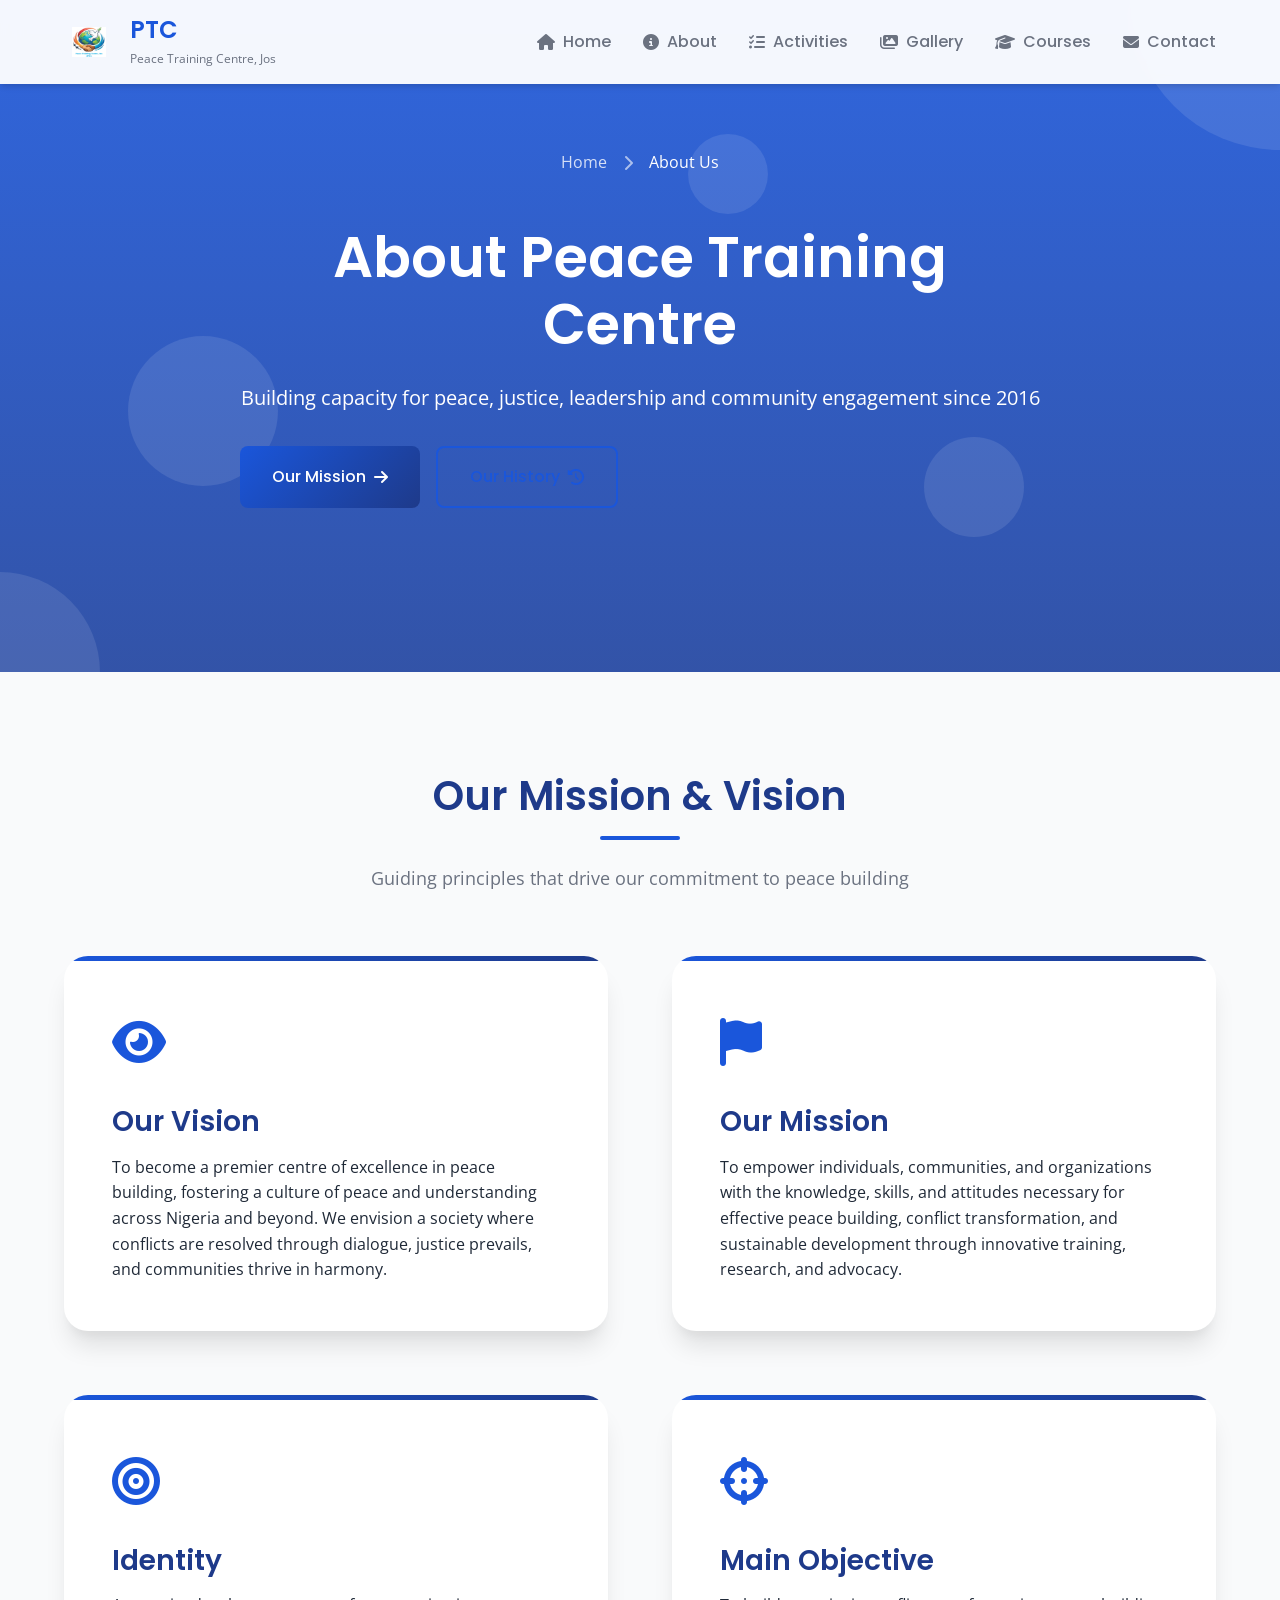
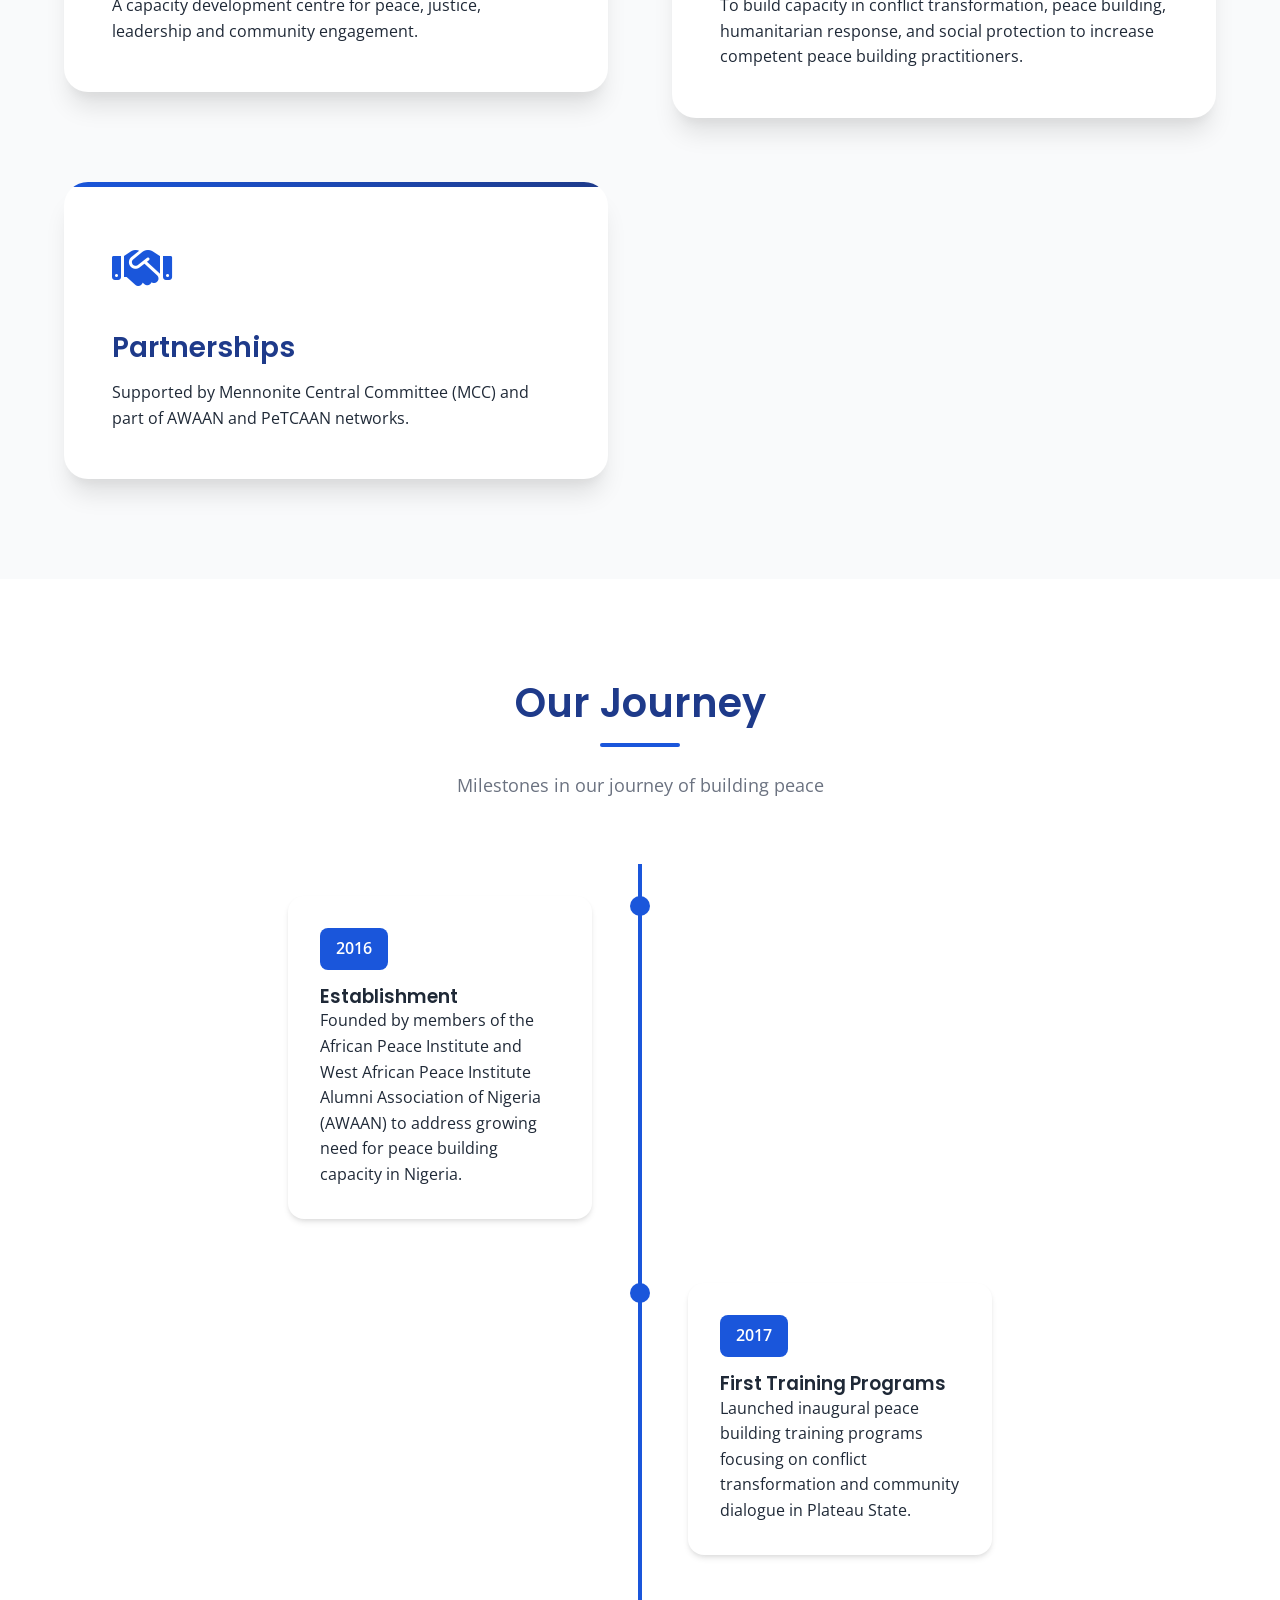
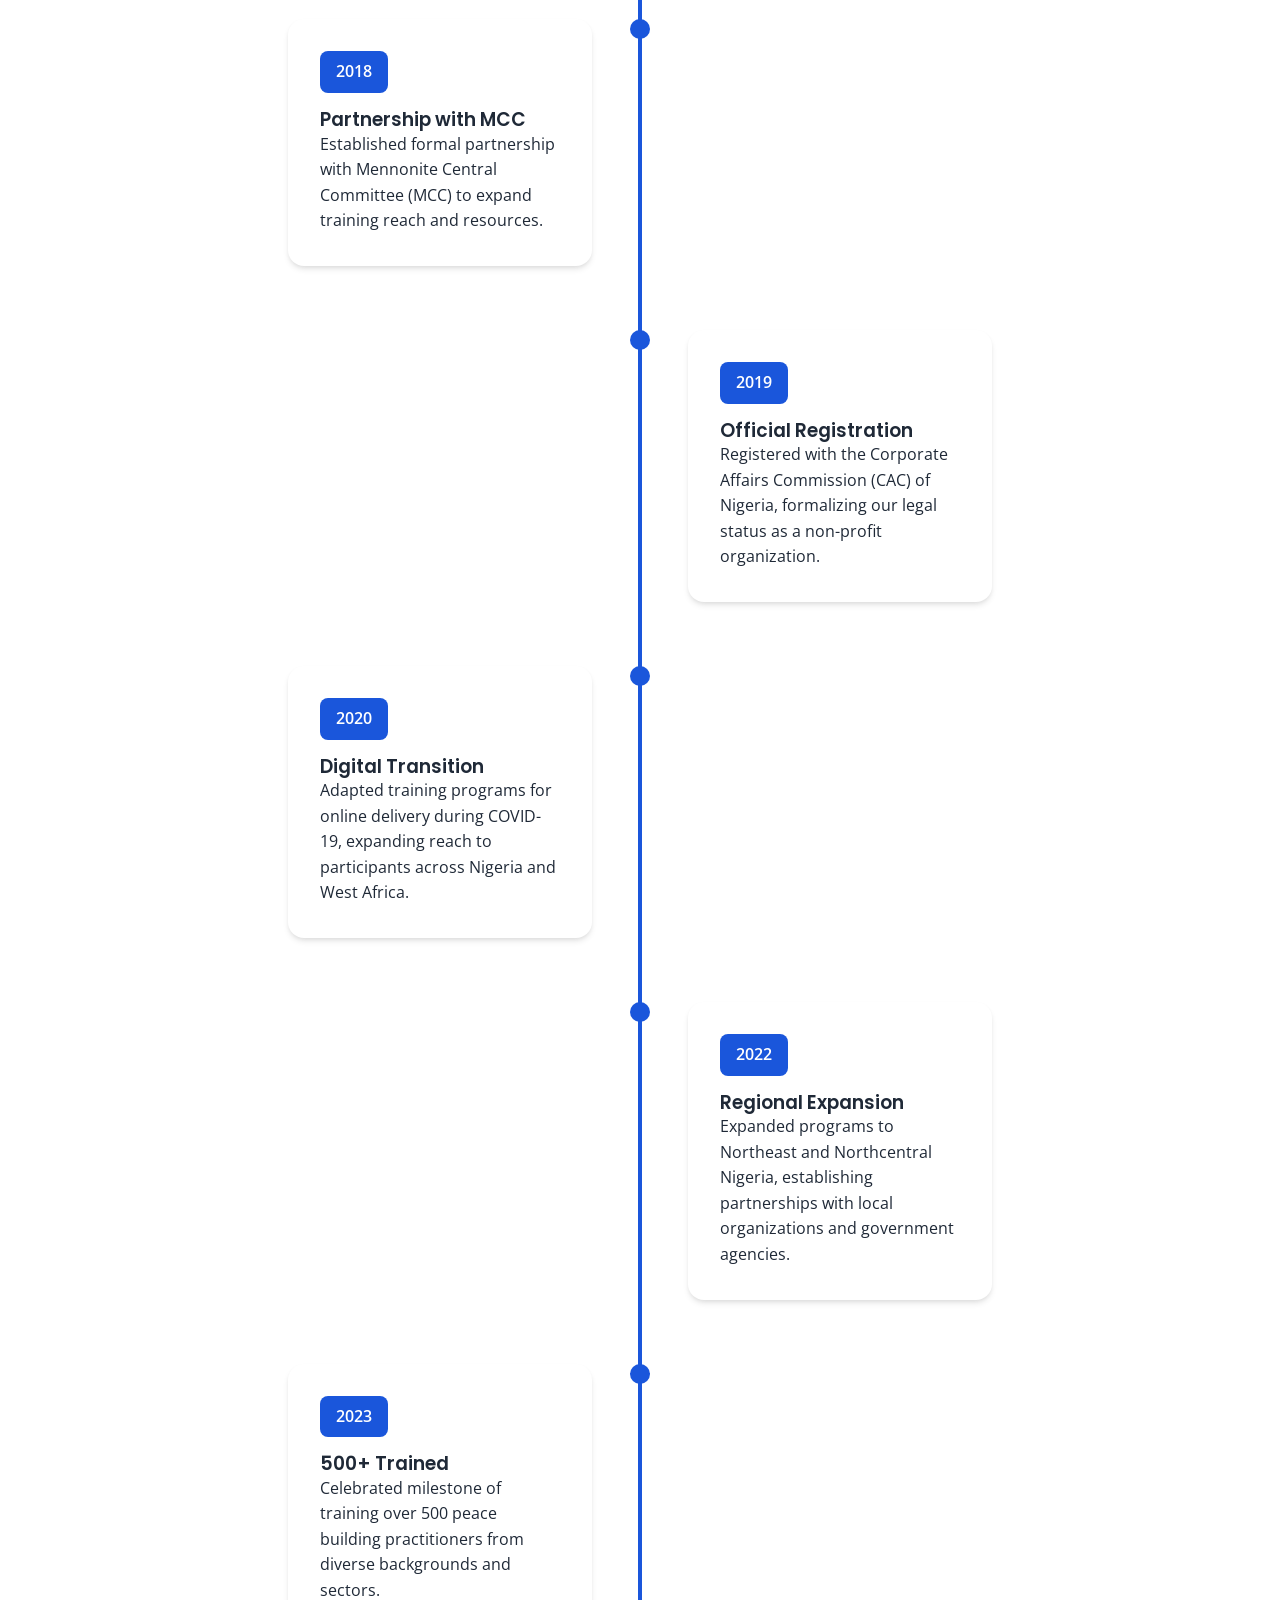
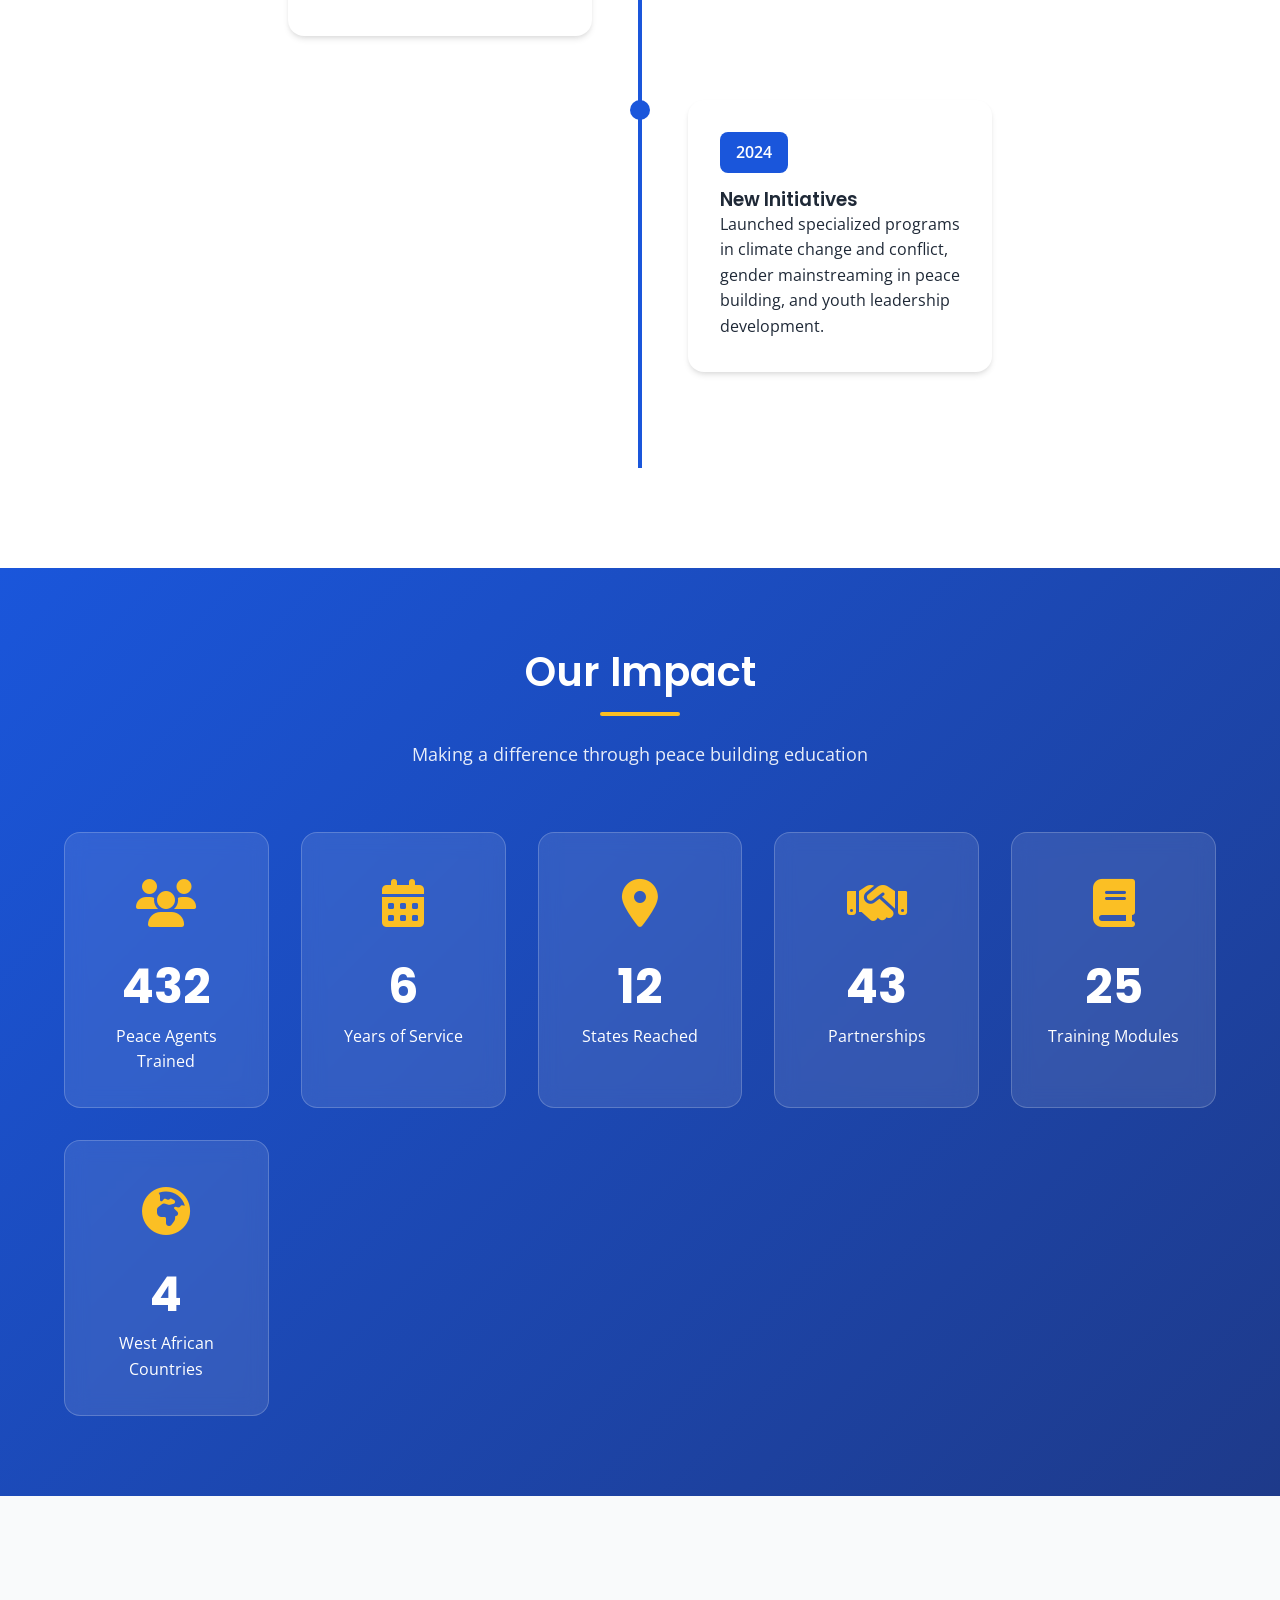
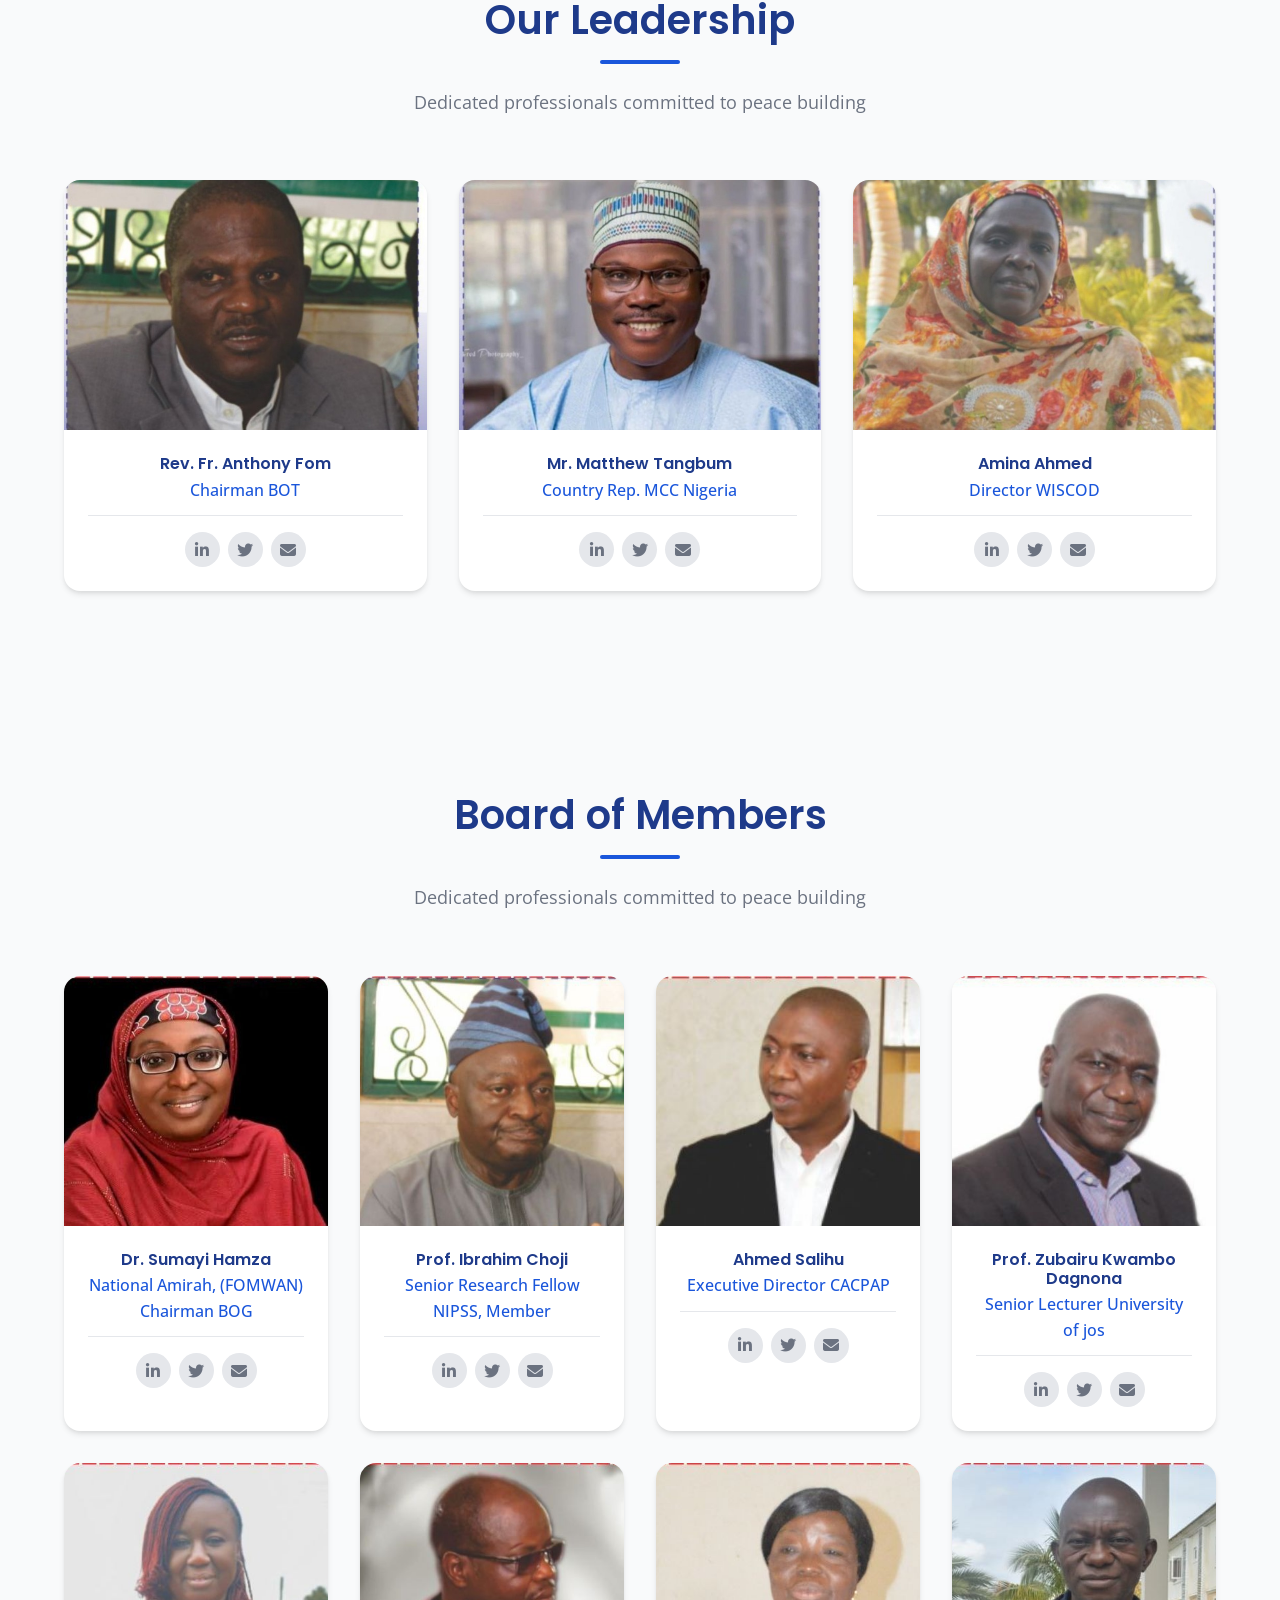
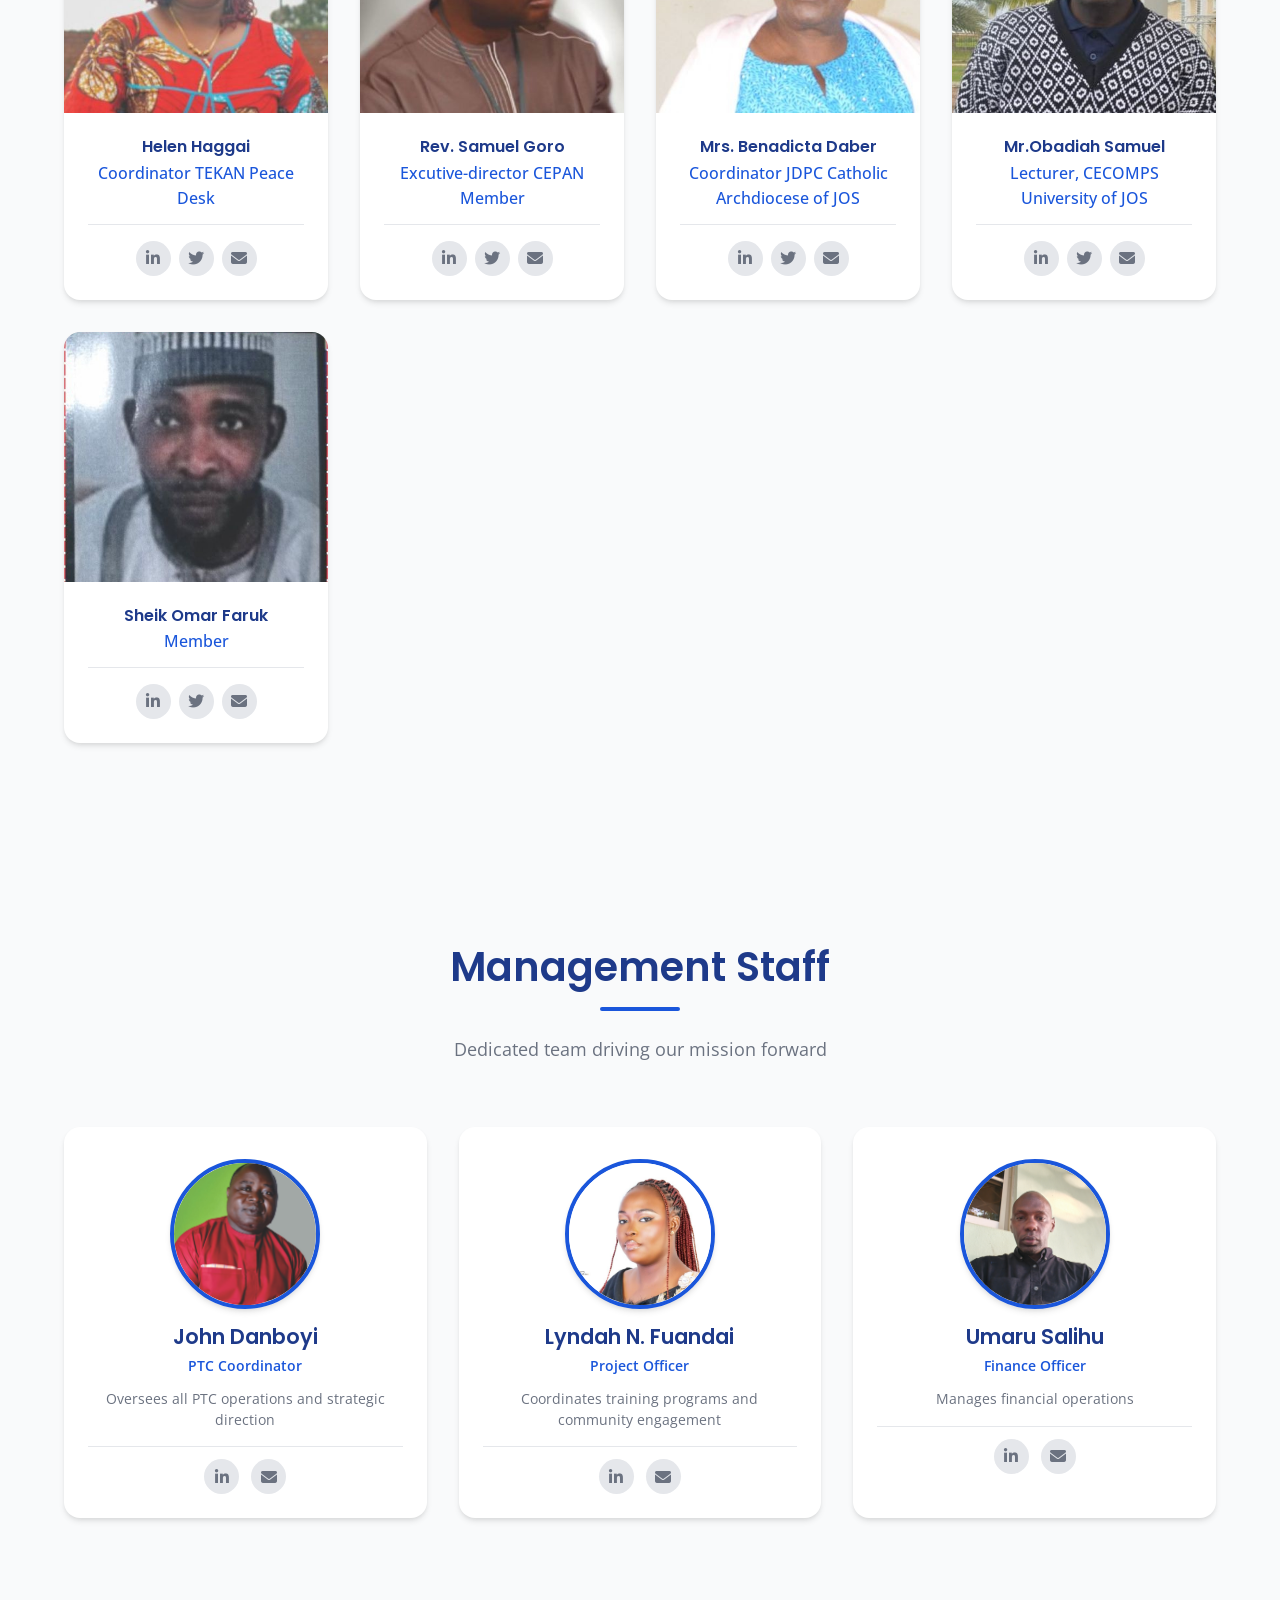
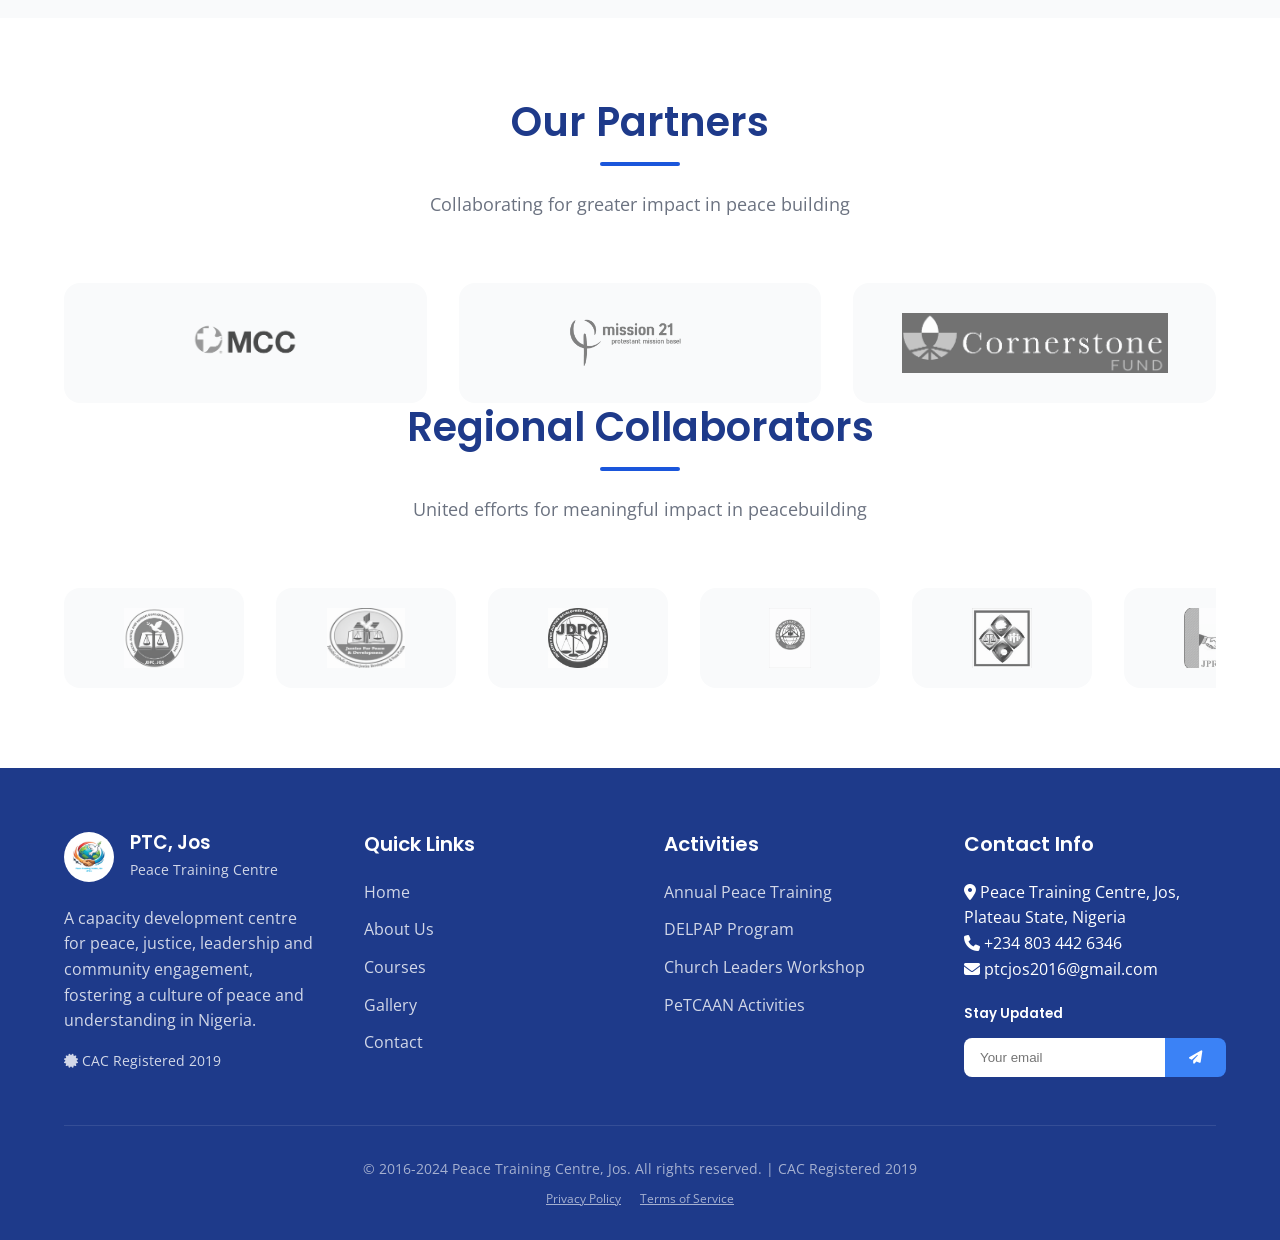
==== commit 868ad7be: "updates our projects content and images" ====
--- a/ptc-website/about.html
+++ b/ptc-website/about.html
@@ -659,7 +659,12 @@
                 <div class="partner-logo">
                     <img src="Images/Partners Logo/logo-mission21.png" alt="Mission21">
                 </div>
-            </div>
+                <div class="partner-logo">
+                    <img src="Images/Partners Logo/Cornerstone.png" alt="Mission21">
+                </div>
+            </div>
+
+            
 
             <div class="section-header">
     <h2 class="section-title">Regional Collaborators</h2>
--- a/ptc-website/style.css
+++ b/ptc-website/style.css
@@ -2330,4 +2330,342 @@
     .board-date {
         font-size: 0.85rem;
     }
+}
+
+/* ===== DELPAP PHASE 1 SECTION ===== */
+.delpap-section {
+    padding: 80px 0;
+    background: linear-gradient(135deg, #f0f4ff 0%, #e8edf5 100%);
+    position: relative;
+    overflow: hidden;
+}
+
+.delpap-section::before {
+    content: '☮';
+    position: absolute;
+    font-size: 200px;
+    opacity: 0.03;
+    bottom: -50px;
+    right: -50px;
+    pointer-events: none;
+}
+
+.delpap-container {
+    max-width: 1200px;
+    margin: 0 auto;
+    background: white;
+    border-radius: 30px;
+    box-shadow: var(--shadow-xl);
+    overflow: hidden;
+    position: relative;
+    z-index: 2;
+}
+
+.delpap-header {
+    text-align: center;
+    padding: 40px 20px 20px;
+    background: linear-gradient(135deg, var(--primary) 0%, var(--primary-dark) 100%);
+    color: white;
+}
+
+.delpap-title {
+    font-size: 2.8rem;
+    margin-bottom: 10px;
+    letter-spacing: 1px;
+}
+
+.delpap-subtitle {
+    font-size: 1.2rem;
+    opacity: 0.9;
+    margin-bottom: 15px;
+}
+
+.delpap-header .section-divider {
+    background: #fbbf24;
+    margin: 15px auto;
+}
+
+/* Poster Animation */
+.delpap-content {
+    display: grid;
+    grid-template-columns: 1fr 1.5fr;
+    gap: 40px;
+    padding: 40px;
+}
+
+.delpap-poster {
+    display: flex;
+    justify-content: center;
+    align-items: center;
+}
+
+.poster-animation {
+    position: relative;
+    animation: floatPoster 3s ease-in-out infinite;
+}
+
+@keyframes floatPoster {
+    0%, 100% { transform: translateY(0); }
+    50% { transform: translateY(-15px); }
+}
+
+.delpap-poster-img {
+    max-width: 100%;
+    border-radius: 20px;
+    box-shadow: 0 20px 40px rgba(0, 0, 0, 0.2);
+    transition: transform 0.5s ease, box-shadow 0.5s ease;
+}
+
+.delpap-poster-img:hover {
+    transform: scale(1.02);
+    box-shadow: 0 30px 60px rgba(0, 0, 0, 0.3);
+}
+
+.poster-glow {
+    position: absolute;
+    top: -10px;
+    left: -10px;
+    right: -10px;
+    bottom: -10px;
+    border-radius: 30px;
+    background: radial-gradient(circle, rgba(26,86,219,0.2), transparent);
+    z-index: -1;
+    opacity: 0;
+    transition: opacity 0.5s ease;
+    animation: pulseGlow 2s ease-in-out infinite;
+}
+
+@keyframes pulseGlow {
+    0%, 100% { opacity: 0.3; }
+    50% { opacity: 0.6; }
+}
+
+/* Info Cards */
+.delpap-info {
+    display: flex;
+    flex-direction: column;
+    gap: 20px;
+}
+
+.info-card {
+    display: flex;
+    gap: 20px;
+    padding: 20px;
+    background: #f8fafc;
+    border-radius: 20px;
+    transition: transform 0.3s ease, box-shadow 0.3s ease;
+}
+
+.info-card:hover {
+    transform: translateX(10px);
+    box-shadow: var(--shadow-md);
+}
+
+.info-icon {
+    width: 60px;
+    height: 60px;
+    background: var(--primary);
+    color: white;
+    border-radius: 50%;
+    display: flex;
+    align-items: center;
+    justify-content: center;
+    font-size: 1.8rem;
+    flex-shrink: 0;
+}
+
+.info-text h3 {
+    font-size: 1.3rem;
+    color: var(--primary-dark);
+    margin-bottom: 8px;
+}
+
+.info-text p {
+    color: var(--gray);
+    line-height: 1.5;
+}
+
+.deadline {
+    display: inline-block;
+    margin-top: 8px;
+    padding: 5px 12px;
+    background: #fee2e2;
+    color: #dc2626;
+    border-radius: 50px;
+    font-size: 0.85rem;
+    font-weight: 600;
+}
+
+.who-list {
+    display: flex;
+    flex-wrap: wrap;
+    gap: 10px;
+    margin-top: 10px;
+}
+
+.who-list span {
+    background: white;
+    padding: 6px 15px;
+    border-radius: 50px;
+    font-size: 0.9rem;
+    color: var(--dark);
+    box-shadow: var(--shadow-sm);
+    transition: transform 0.2s ease;
+}
+
+.who-list span:hover {
+    transform: scale(1.05);
+    background: var(--primary);
+    color: white;
+}
+
+/* Gains Section */
+.delpap-gains {
+    padding: 30px 40px;
+    background: linear-gradient(135deg, #1e3a8a 0%, #1e40af 100%);
+    color: white;
+}
+
+.delpap-gains h3 {
+    text-align: center;
+    font-size: 1.8rem;
+    margin-bottom: 25px;
+}
+
+.gains-grid {
+    display: grid;
+    grid-template-columns: repeat(auto-fit, minmax(250px, 1fr));
+    gap: 20px;
+}
+
+.gain-item {
+    display: flex;
+    align-items: center;
+    gap: 12px;
+    padding: 12px;
+    background: rgba(255, 255, 255, 0.1);
+    border-radius: 15px;
+    backdrop-filter: blur(5px);
+    transition: transform 0.3s ease;
+}
+
+.gain-item:hover {
+    transform: translateX(10px);
+    background: rgba(255, 255, 255, 0.2);
+}
+
+.gain-item i {
+    color: #fbbf24;
+    font-size: 1.2rem;
+}
+
+/* Call to Action */
+.delpap-cta {
+    padding: 30px 40px;
+    text-align: center;
+    background: #fff8e7;
+    border-top: 1px solid #e5e7eb;
+}
+
+.cta-text i {
+    font-size: 2rem;
+    color: #f59e0b;
+    margin-bottom: 10px;
+}
+
+.cta-text p {
+    font-size: 1.2rem;
+    font-weight: 500;
+    color: var(--dark);
+    margin-bottom: 10px;
+}
+
+.cta-text h4 {
+    font-size: 1.5rem;
+    color: var(--primary-dark);
+    margin-bottom: 20px;
+}
+
+.cta-contact {
+    display: flex;
+    justify-content: center;
+    gap: 25px;
+    flex-wrap: wrap;
+}
+
+.cta-phone, .cta-email {
+    display: inline-flex;
+    align-items: center;
+    gap: 10px;
+    padding: 12px 25px;
+    background: var(--primary);
+    color: white;
+    text-decoration: none;
+    border-radius: 50px;
+    font-weight: 500;
+    transition: all 0.3s ease;
+}
+
+.cta-phone:hover, .cta-email:hover {
+    background: var(--primary-dark);
+    transform: translateY(-3px);
+    box-shadow: var(--shadow-md);
+}
+
+/* Responsive */
+@media (max-width: 992px) {
+    .delpap-content {
+        grid-template-columns: 1fr;
+    }
+    
+    .delpap-poster {
+        order: -1;
+    }
+    
+    .delpap-title {
+        font-size: 2.2rem;
+    }
+}
+
+@media (max-width: 768px) {
+    .delpap-section {
+        padding: 50px 0;
+    }
+    
+    .delpap-content {
+        padding: 25px;
+    }
+    
+    .delpap-gains, .delpap-cta {
+        padding: 25px;
+    }
+    
+    .gains-grid {
+        grid-template-columns: 1fr;
+    }
+    
+    .cta-contact {
+        flex-direction: column;
+        align-items: center;
+    }
+    
+    .info-card {
+        flex-direction: column;
+        text-align: center;
+        align-items: center;
+    }
+    
+    .who-list {
+        justify-content: center;
+    }
+}
+
+@media (max-width: 480px) {
+    .delpap-title {
+        font-size: 1.8rem;
+    }
+    
+    .delpap-subtitle {
+        font-size: 1rem;
+    }
 }
